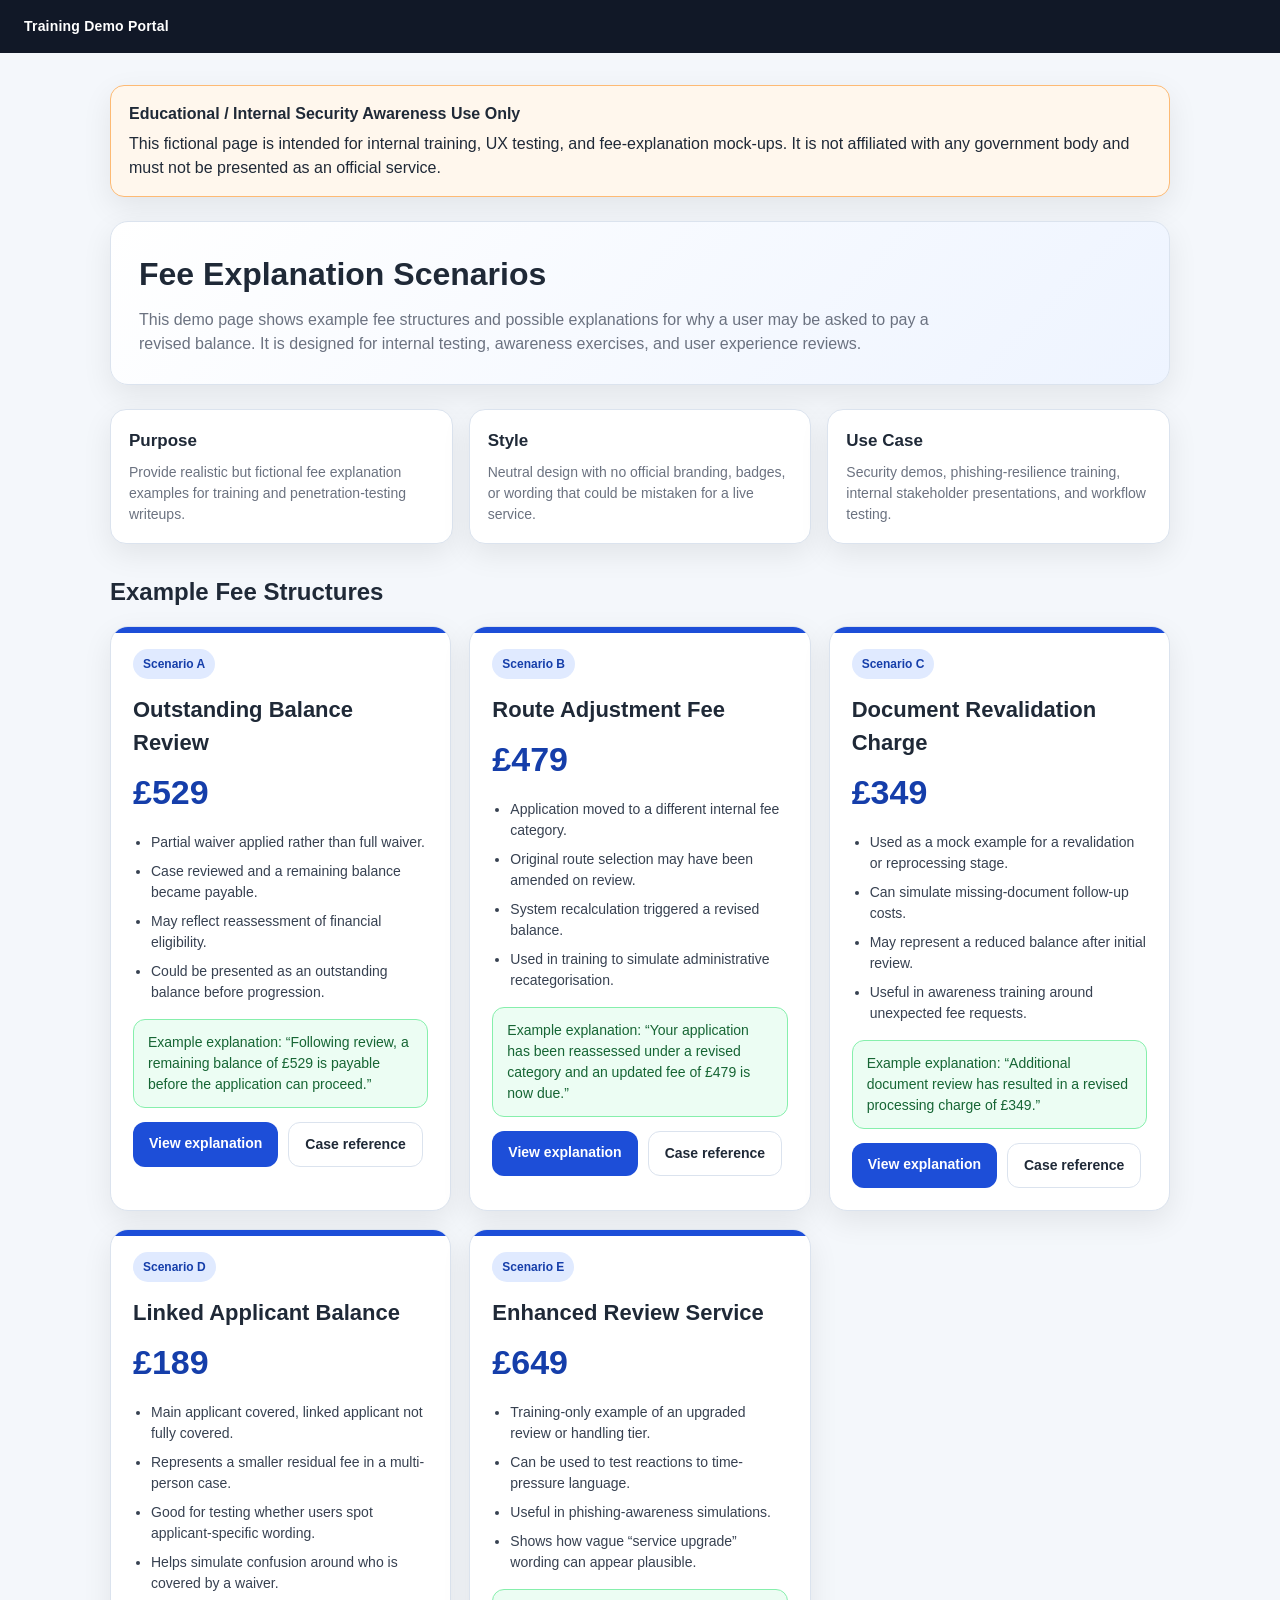
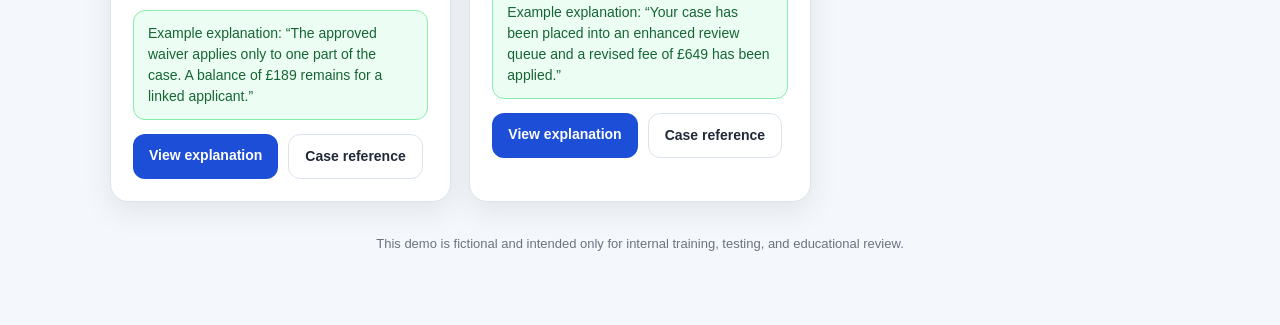
==== index.html @ 41996348 "Create index.html" ====
<!DOCTYPE html>
<html lang="en">
<head>
  <meta charset="UTF-8" />
  <meta name="viewport" content="width=device-width, initial-scale=1.0" />
  <title>UKVI - Fee Explanation Portal</title>
  <style>
    :root {
      --bg: #f4f7fb;
      --card: #ffffff;
      --text: #1f2937;
      --muted: #6b7280;
      --border: #dbe3ee;
      --accent: #1d4ed8;
      --accent-dark: #153eaa;
      --warning-bg: #fff7ed;
      --warning-border: #fdba74;
      --success-bg: #ecfdf3;
      --success-border: #86efac;
      --shadow: 0 10px 30px rgba(0, 0, 0, 0.08);
      --radius: 18px;
    }

    * {
      box-sizing: border-box;
    }

    body {
      margin: 0;
      font-family: Arial, Helvetica, sans-serif;
      background: var(--bg);
      color: var(--text);
      line-height: 1.5;
    }

    .topbar {
      background: #111827;
      color: #fff;
      padding: 16px 24px;
      font-size: 14px;
      font-weight: 700;
      letter-spacing: 0.2px;
    }

    .container {
      max-width: 1100px;
      margin: 32px auto;
      padding: 0 20px 40px;
    }

    .banner {
      background: var(--warning-bg);
      border: 1px solid var(--warning-border);
      border-radius: 14px;
      padding: 16px 18px;
      margin-bottom: 24px;
      box-shadow: var(--shadow);
    }

    .banner strong {
      display: block;
      margin-bottom: 6px;
    }

    .hero {
      background: linear-gradient(135deg, #ffffff, #eef4ff);
      border: 1px solid var(--border);
      border-radius: var(--radius);
      padding: 28px;
      box-shadow: var(--shadow);
      margin-bottom: 24px;
    }

    .hero h1 {
      margin: 0 0 10px;
      font-size: 32px;
    }

    .hero p {
      margin: 0;
      color: var(--muted);
      max-width: 800px;
    }

    .info-grid {
      display: grid;
      grid-template-columns: repeat(auto-fit, minmax(240px, 1fr));
      gap: 16px;
      margin: 24px 0 30px;
    }

    .info-box {
      background: var(--card);
      border: 1px solid var(--border);
      border-radius: 16px;
      padding: 18px;
      box-shadow: var(--shadow);
    }

    .info-box h3 {
      margin: 0 0 8px;
      font-size: 17px;
    }

    .info-box p {
      margin: 0;
      color: var(--muted);
      font-size: 14px;
    }

    .section-title {
      margin: 0 0 16px;
      font-size: 24px;
    }

    .fee-grid {
      display: grid;
      grid-template-columns: repeat(auto-fit, minmax(280px, 1fr));
      gap: 18px;
    }

    .fee-card {
      background: var(--card);
      border: 1px solid var(--border);
      border-radius: 18px;
      padding: 22px;
      box-shadow: var(--shadow);
      position: relative;
      overflow: hidden;
    }

    .fee-card::before {
      content: "";
      position: absolute;
      top: 0;
      left: 0;
      width: 100%;
      height: 6px;
      background: var(--accent);
    }

    .fee-card h2 {
      margin: 0 0 8px;
      font-size: 22px;
    }

    .amount {
      font-size: 34px;
      font-weight: 700;
      color: var(--accent-dark);
      margin-bottom: 14px;
    }

    .tag {
      display: inline-block;
      background: #e0eaff;
      color: var(--accent-dark);
      border-radius: 999px;
      padding: 6px 10px;
      font-size: 12px;
      font-weight: 700;
      margin-bottom: 14px;
    }

    .fee-card ul {
      margin: 0 0 16px 18px;
      padding: 0;
    }

    .fee-card li {
      margin-bottom: 8px;
      color: #374151;
      font-size: 14px;
    }

    .note {
      background: var(--success-bg);
      border: 1px solid var(--success-border);
      border-radius: 12px;
      padding: 12px 14px;
      font-size: 14px;
      color: #166534;
    }

    .footer {
      margin-top: 32px;
      color: var(--muted);
      font-size: 13px;
      text-align: center;
    }

    .button-row {
      margin-top: 14px;
      display: flex;
      gap: 10px;
      flex-wrap: wrap;
    }

    .btn {
      display: inline-block;
      text-decoration: none;
      border-radius: 12px;
      padding: 11px 16px;
      font-size: 14px;
      font-weight: 700;
    }

    .btn-primary {
      background: var(--accent);
      color: #fff;
    }

    .btn-secondary {
      border: 1px solid var(--border);
      color: var(--text);
      background: #fff;
    }

    @media (max-width: 640px) {
      .hero h1 {
        font-size: 26px;
      }

      .amount {
        font-size: 28px;
      }
    }
  </style>
</head>
<body>
  <div class="topbar">Training Demo Portal</div>

  <div class="container">
    <div class="banner">
      <strong>Educational / Internal Security Awareness Use Only</strong>
      This fictional page is intended for internal training, UX testing, and fee-explanation mock-ups. It is not affiliated with any government body and must not be presented as an official service.
    </div>

    <section class="hero">
      <h1>Fee Explanation Scenarios</h1>
      <p>
        This demo page shows example fee structures and possible explanations for why a user may be asked to pay a revised balance. It is designed for internal testing, awareness exercises, and user experience reviews.
      </p>
    </section>

    <section class="info-grid">
      <div class="info-box">
        <h3>Purpose</h3>
        <p>Provide realistic but fictional fee explanation examples for training and penetration-testing writeups.</p>
      </div>
      <div class="info-box">
        <h3>Style</h3>
        <p>Neutral design with no official branding, badges, or wording that could be mistaken for a live service.</p>
      </div>
      <div class="info-box">
        <h3>Use Case</h3>
        <p>Security demos, phishing-resilience training, internal stakeholder presentations, and workflow testing.</p>
      </div>
    </section>

    <h2 class="section-title">Example Fee Structures</h2>

    <div class="fee-grid">
      <article class="fee-card">
        <div class="tag">Scenario A</div>
        <h2>Outstanding Balance Review</h2>
        <div class="amount">£529</div>
        <ul>
          <li>Partial waiver applied rather than full waiver.</li>
          <li>Case reviewed and a remaining balance became payable.</li>
          <li>May reflect reassessment of financial eligibility.</li>
          <li>Could be presented as an outstanding balance before progression.</li>
        </ul>
        <div class="note">
          Example explanation: “Following review, a remaining balance of £529 is payable before the application can proceed.”
        </div>
        <div class="button-row">
          <a href="#" class="btn btn-primary">View explanation</a>
          <a href="#" class="btn btn-secondary">Case reference</a>
        </div>
      </article>

      <article class="fee-card">
        <div class="tag">Scenario B</div>
        <h2>Route Adjustment Fee</h2>
        <div class="amount">£479</div>
        <ul>
          <li>Application moved to a different internal fee category.</li>
          <li>Original route selection may have been amended on review.</li>
          <li>System recalculation triggered a revised balance.</li>
          <li>Used in training to simulate administrative recategorisation.</li>
        </ul>
        <div class="note">
          Example explanation: “Your application has been reassessed under a revised category and an updated fee of £479 is now due.”
        </div>
        <div class="button-row">
          <a href="#" class="btn btn-primary">View explanation</a>
          <a href="#" class="btn btn-secondary">Case reference</a>
        </div>
      </article>

      <article class="fee-card">
        <div class="tag">Scenario C</div>
        <h2>Document Revalidation Charge</h2>
        <div class="amount">£349</div>
        <ul>
          <li>Used as a mock example for a revalidation or reprocessing stage.</li>
          <li>Can simulate missing-document follow-up costs.</li>
          <li>May represent a reduced balance after initial review.</li>
          <li>Useful in awareness training around unexpected fee requests.</li>
        </ul>
        <div class="note">
          Example explanation: “Additional document review has resulted in a revised processing charge of £349.”
        </div>
        <div class="button-row">
          <a href="#" class="btn btn-primary">View explanation</a>
          <a href="#" class="btn btn-secondary">Case reference</a>
        </div>
      </article>

      <article class="fee-card">
        <div class="tag">Scenario D</div>
        <h2>Linked Applicant Balance</h2>
        <div class="amount">£189</div>
        <ul>
          <li>Main applicant covered, linked applicant not fully covered.</li>
          <li>Represents a smaller residual fee in a multi-person case.</li>
          <li>Good for testing whether users spot applicant-specific wording.</li>
          <li>Helps simulate confusion around who is covered by a waiver.</li>
        </ul>
        <div class="note">
          Example explanation: “The approved waiver applies only to one part of the case. A balance of £189 remains for a linked applicant.”
        </div>
        <div class="button-row">
          <a href="#" class="btn btn-primary">View explanation</a>
          <a href="#" class="btn btn-secondary">Case reference</a>
        </div>
      </article>

      <article class="fee-card">
        <div class="tag">Scenario E</div>
        <h2>Enhanced Review Service</h2>
        <div class="amount">£649</div>
        <ul>
          <li>Training-only example of an upgraded review or handling tier.</li>
          <li>Can be used to test reactions to time-pressure language.</li>
          <li>Useful in phishing-awareness simulations.</li>
          <li>Shows how vague “service upgrade” wording can appear plausible.</li>
        </ul>
        <div class="note">
          Example explanation: “Your case has been placed into an enhanced review queue and a revised fee of £649 has been applied.”
        </div>
        <div class="button-row">
          <a href="#" class="btn btn-primary">View explanation</a>
          <a href="#" class="btn btn-secondary">Case reference</a>
        </div>
      </article>
    </div>

    <div class="footer">
      This demo is fictional and intended only for internal training, testing, and educational review.
    </div>
  </div>
</body>
</html>
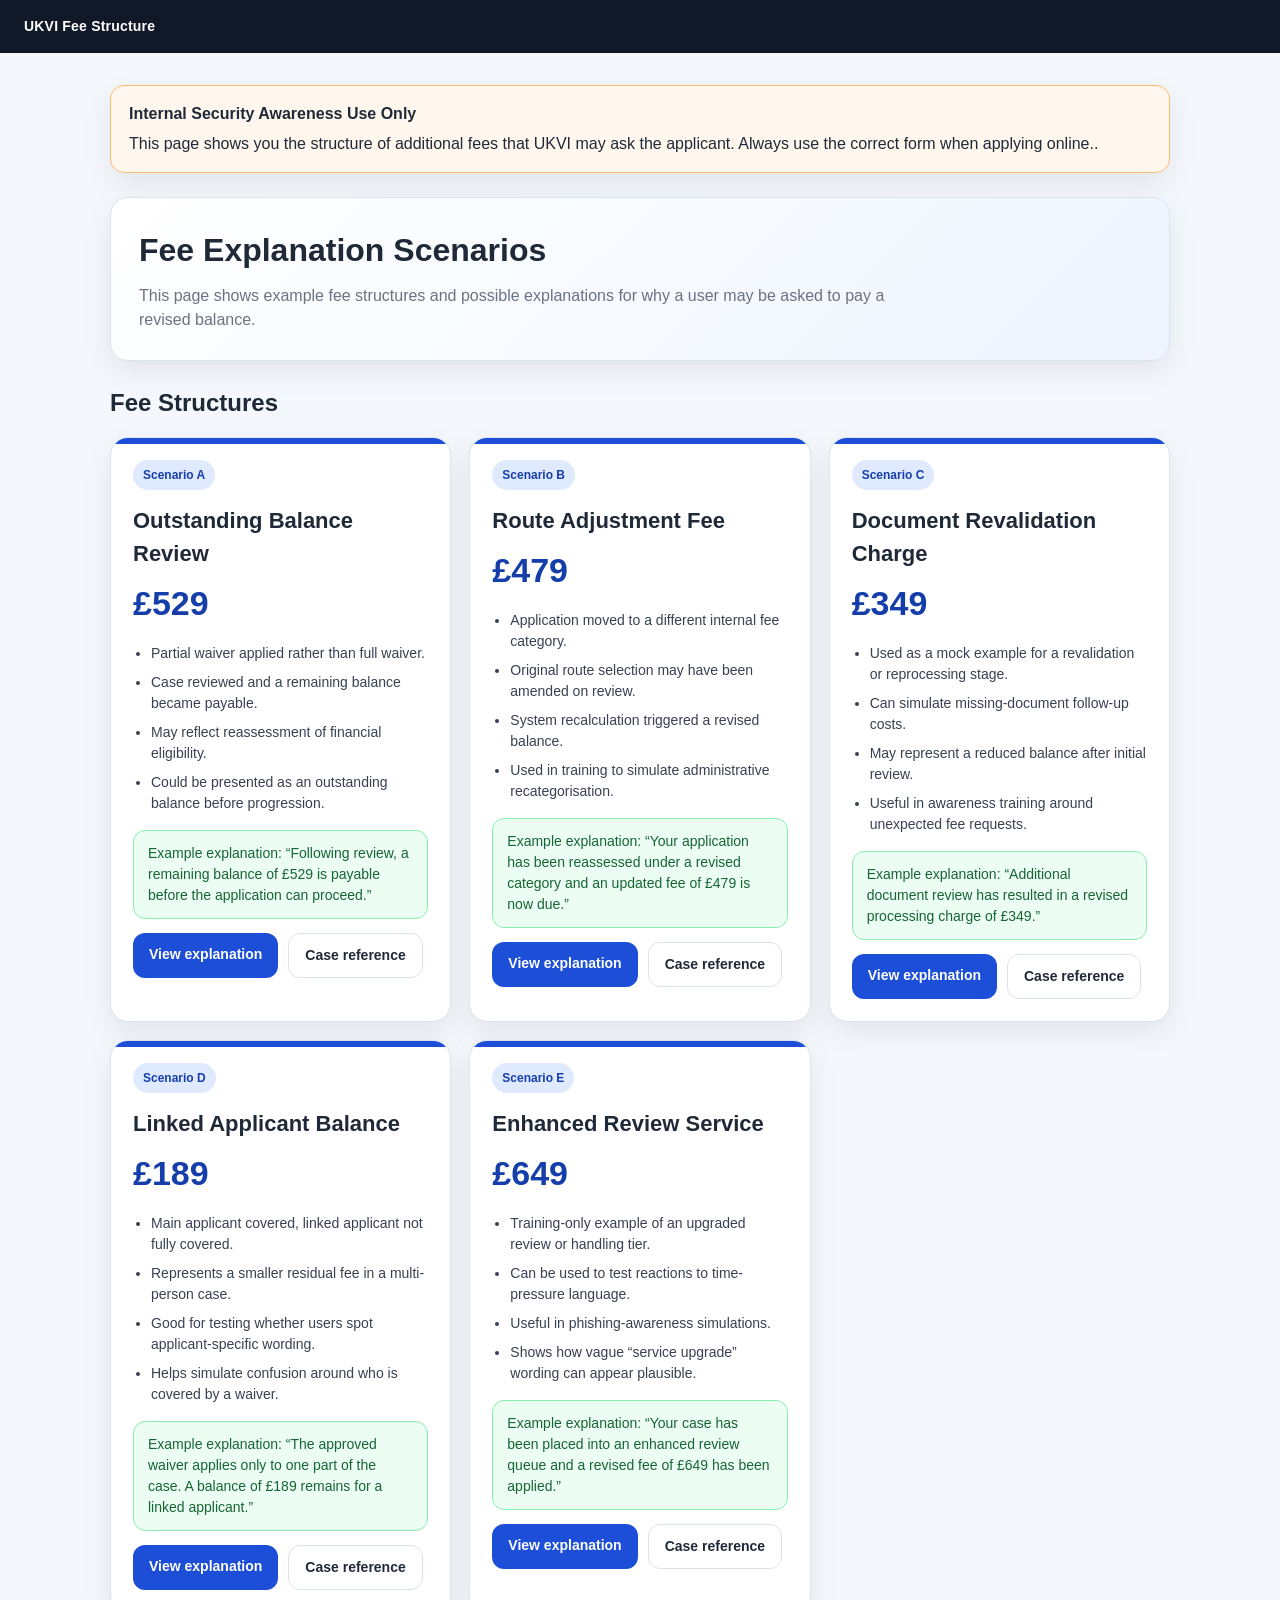
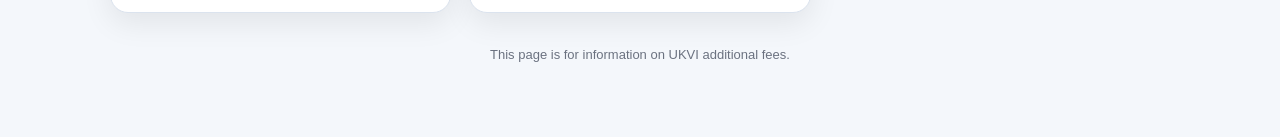
==== commit 550864f7: "Update index.html" ====
--- a/index.html
+++ b/index.html
@@ -228,37 +228,23 @@
   </style>
 </head>
 <body>
-  <div class="topbar">Training Demo Portal</div>
+  <div class="topbar">UKVI Fee Structure</div>
 
   <div class="container">
     <div class="banner">
-      <strong>Educational / Internal Security Awareness Use Only</strong>
-      This fictional page is intended for internal training, UX testing, and fee-explanation mock-ups. It is not affiliated with any government body and must not be presented as an official service.
+      <strong>Internal Security Awareness Use Only</strong>
+      This page shows you the structure of additional fees that UKVI may ask the applicant. Always use the correct form when applying online..
     </div>
 
     <section class="hero">
       <h1>Fee Explanation Scenarios</h1>
       <p>
-        This demo page shows example fee structures and possible explanations for why a user may be asked to pay a revised balance. It is designed for internal testing, awareness exercises, and user experience reviews.
+        This page shows example fee structures and possible explanations for why a user may be asked to pay a revised balance.
       </p>
     </section>
 
-    <section class="info-grid">
-      <div class="info-box">
-        <h3>Purpose</h3>
-        <p>Provide realistic but fictional fee explanation examples for training and penetration-testing writeups.</p>
-      </div>
-      <div class="info-box">
-        <h3>Style</h3>
-        <p>Neutral design with no official branding, badges, or wording that could be mistaken for a live service.</p>
-      </div>
-      <div class="info-box">
-        <h3>Use Case</h3>
-        <p>Security demos, phishing-resilience training, internal stakeholder presentations, and workflow testing.</p>
-      </div>
-    </section>
-
-    <h2 class="section-title">Example Fee Structures</h2>
+
+    <h2 class="section-title"> Fee Structures</h2>
 
     <div class="fee-grid">
       <article class="fee-card">
@@ -358,7 +344,7 @@
     </div>
 
     <div class="footer">
-      This demo is fictional and intended only for internal training, testing, and educational review.
+      This page is for information on UKVI additional fees. 
     </div>
   </div>
 </body>
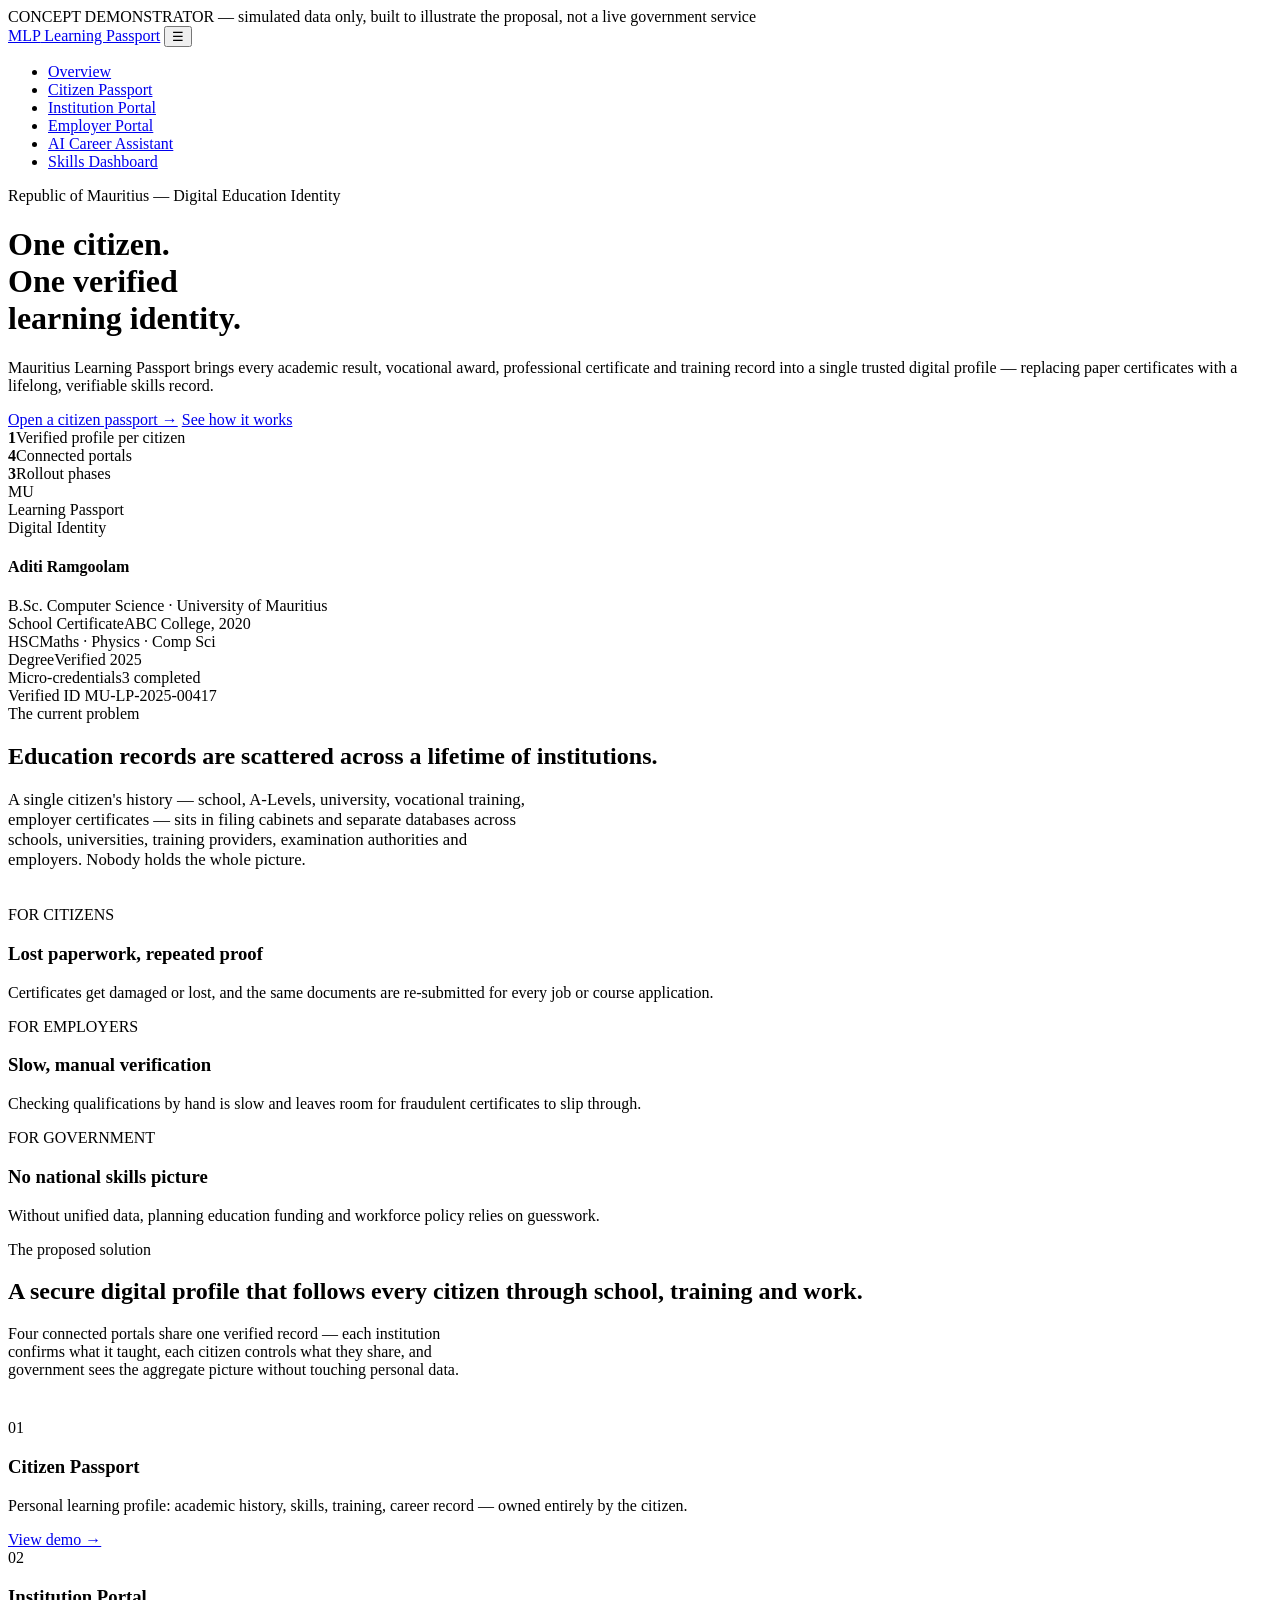
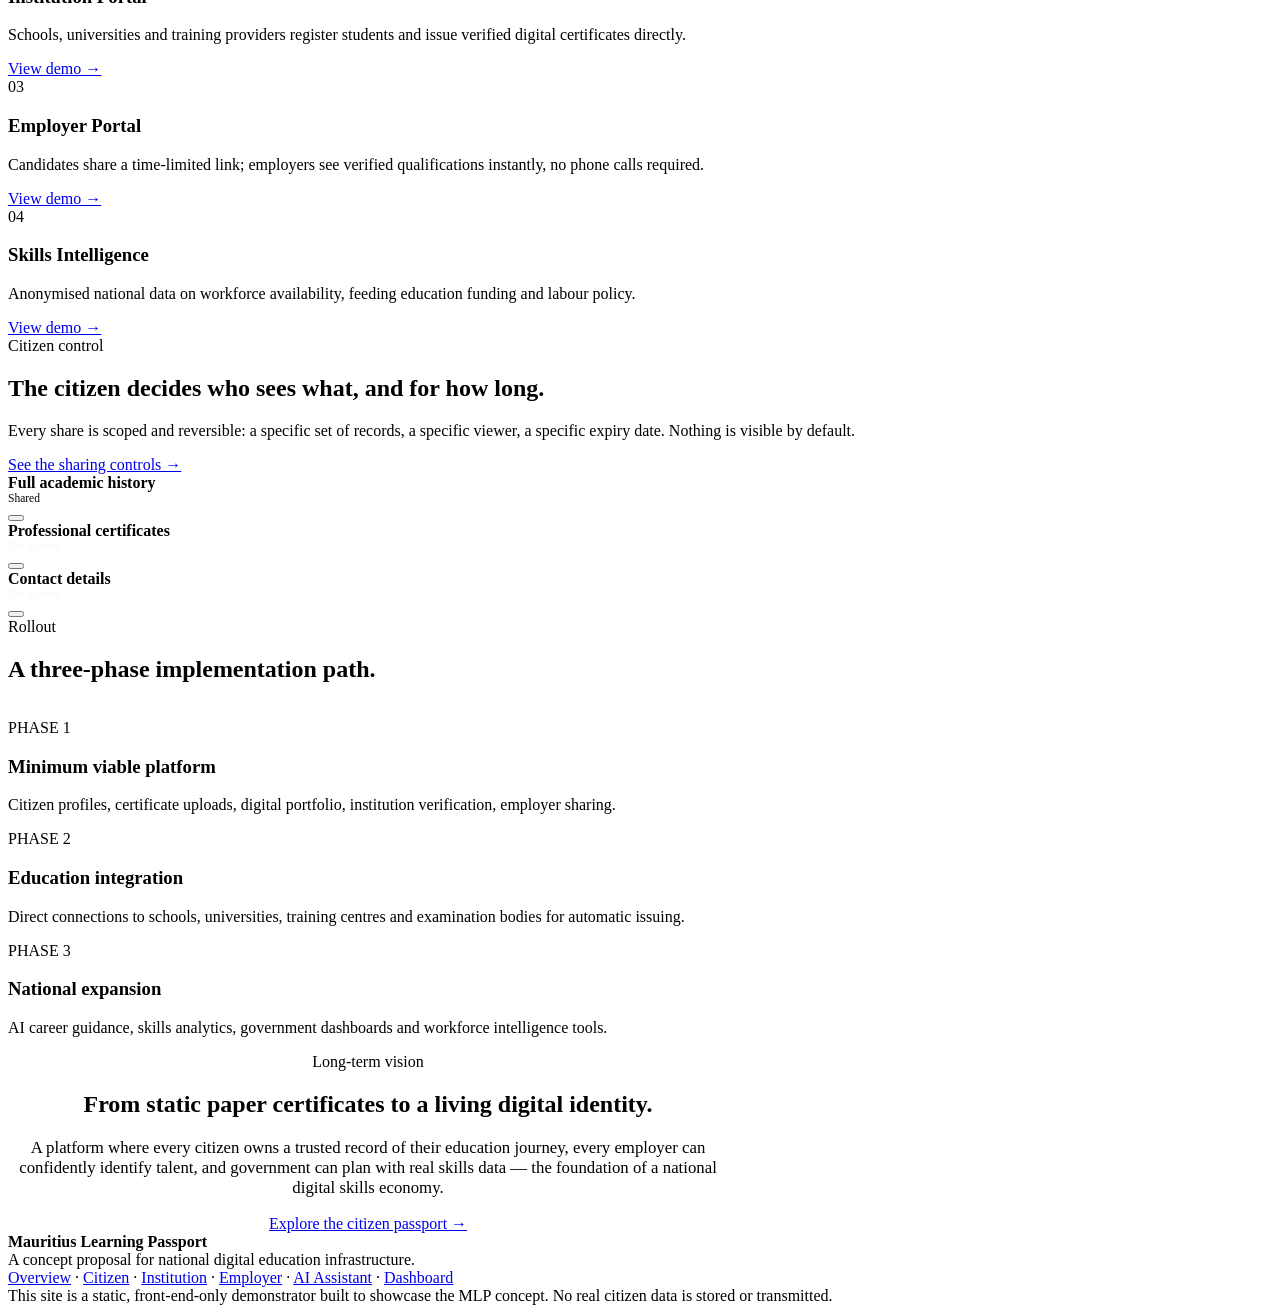
==== commit 4d5eb3af: "Add files via upload" ====
--- a/index.html
+++ b/index.html
@@ -1,351 +1,202 @@
 <!DOCTYPE html>
 <html lang="en">
 <head>
-  <meta charset="UTF-8" />
-  <meta name="viewport" content="width=device-width, initial-scale=1.0" />
-  <title>UKVI - Fee Explanation Portal</title>
-  <style>
-    :root {
-      --bg: #f4f7fb;
-      --card: #ffffff;
-      --text: #1f2937;
-      --muted: #6b7280;
-      --border: #dbe3ee;
-      --accent: #1d4ed8;
-      --accent-dark: #153eaa;
-      --warning-bg: #fff7ed;
-      --warning-border: #fdba74;
-      --success-bg: #ecfdf3;
-      --success-border: #86efac;
-      --shadow: 0 10px 30px rgba(0, 0, 0, 0.08);
-      --radius: 18px;
-    }
-
-    * {
-      box-sizing: border-box;
-    }
-
-    body {
-      margin: 0;
-      font-family: Arial, Helvetica, sans-serif;
-      background: var(--bg);
-      color: var(--text);
-      line-height: 1.5;
-    }
-
-    .topbar {
-      background: #111827;
-      color: #fff;
-      padding: 16px 24px;
-      font-size: 14px;
-      font-weight: 700;
-      letter-spacing: 0.2px;
-    }
-
-    .container {
-      max-width: 1100px;
-      margin: 32px auto;
-      padding: 0 20px 40px;
-    }
-
-    .banner {
-      background: var(--warning-bg);
-      border: 1px solid var(--warning-border);
-      border-radius: 14px;
-      padding: 16px 18px;
-      margin-bottom: 24px;
-      box-shadow: var(--shadow);
-    }
-
-    .banner strong {
-      display: block;
-      margin-bottom: 6px;
-    }
-
-    .hero {
-      background: linear-gradient(135deg, #ffffff, #eef4ff);
-      border: 1px solid var(--border);
-      border-radius: var(--radius);
-      padding: 28px;
-      box-shadow: var(--shadow);
-      margin-bottom: 24px;
-    }
-
-    .hero h1 {
-      margin: 0 0 10px;
-      font-size: 32px;
-    }
-
-    .hero p {
-      margin: 0;
-      color: var(--muted);
-      max-width: 800px;
-    }
-
-    .info-grid {
-      display: grid;
-      grid-template-columns: repeat(auto-fit, minmax(240px, 1fr));
-      gap: 16px;
-      margin: 24px 0 30px;
-    }
-
-    .info-box {
-      background: var(--card);
-      border: 1px solid var(--border);
-      border-radius: 16px;
-      padding: 18px;
-      box-shadow: var(--shadow);
-    }
-
-    .info-box h3 {
-      margin: 0 0 8px;
-      font-size: 17px;
-    }
-
-    .info-box p {
-      margin: 0;
-      color: var(--muted);
-      font-size: 14px;
-    }
-
-    .section-title {
-      margin: 0 0 16px;
-      font-size: 24px;
-    }
-
-    .fee-grid {
-      display: grid;
-      grid-template-columns: repeat(auto-fit, minmax(280px, 1fr));
-      gap: 18px;
-    }
-
-    .fee-card {
-      background: var(--card);
-      border: 1px solid var(--border);
-      border-radius: 18px;
-      padding: 22px;
-      box-shadow: var(--shadow);
-      position: relative;
-      overflow: hidden;
-    }
-
-    .fee-card::before {
-      content: "";
-      position: absolute;
-      top: 0;
-      left: 0;
-      width: 100%;
-      height: 6px;
-      background: var(--accent);
-    }
-
-    .fee-card h2 {
-      margin: 0 0 8px;
-      font-size: 22px;
-    }
-
-    .amount {
-      font-size: 34px;
-      font-weight: 700;
-      color: var(--accent-dark);
-      margin-bottom: 14px;
-    }
-
-    .tag {
-      display: inline-block;
-      background: #e0eaff;
-      color: var(--accent-dark);
-      border-radius: 999px;
-      padding: 6px 10px;
-      font-size: 12px;
-      font-weight: 700;
-      margin-bottom: 14px;
-    }
-
-    .fee-card ul {
-      margin: 0 0 16px 18px;
-      padding: 0;
-    }
-
-    .fee-card li {
-      margin-bottom: 8px;
-      color: #374151;
-      font-size: 14px;
-    }
-
-    .note {
-      background: var(--success-bg);
-      border: 1px solid var(--success-border);
-      border-radius: 12px;
-      padding: 12px 14px;
-      font-size: 14px;
-      color: #166534;
-    }
-
-    .footer {
-      margin-top: 32px;
-      color: var(--muted);
-      font-size: 13px;
-      text-align: center;
-    }
-
-    .button-row {
-      margin-top: 14px;
-      display: flex;
-      gap: 10px;
-      flex-wrap: wrap;
-    }
-
-    .btn {
-      display: inline-block;
-      text-decoration: none;
-      border-radius: 12px;
-      padding: 11px 16px;
-      font-size: 14px;
-      font-weight: 700;
-    }
-
-    .btn-primary {
-      background: var(--accent);
-      color: #fff;
-    }
-
-    .btn-secondary {
-      border: 1px solid var(--border);
-      color: var(--text);
-      background: #fff;
-    }
-
-    @media (max-width: 640px) {
-      .hero h1 {
-        font-size: 26px;
-      }
-
-      .amount {
-        font-size: 28px;
-      }
-    }
-  </style>
+<meta charset="UTF-8">
+<meta name="viewport" content="width=device-width, initial-scale=1.0">
+<title>Mauritius Learning Passport — One Citizen. One Verified Learning Identity.</title>
+<meta name="description" content="A national digital education, skills and career identity platform for Mauritius.">
+<link rel="preconnect" href="https://fonts.googleapis.com">
+<link href="https://fonts.googleapis.com/css2?family=Fraunces:opsz,wght@9..144,400;9..144,500;9..144,600&family=IBM+Plex+Sans:wght@400;500;600;700&family=IBM+Plex+Mono:wght@400;500&display=swap" rel="stylesheet">
+<link rel="stylesheet" href="assets/css/main.css">
 </head>
 <body>
-  <div class="topbar">UKVI Fee Structure</div>
-
-  <div class="container">
-    <div class="banner">
-      <strong>Internal Security Awareness Use Only</strong>
-      This page shows you the structure of additional fees that UKVI may ask the applicant. Always use the correct form when applying online..
-    </div>
-
-    <section class="hero">
-      <h1>Fee Explanation Scenarios</h1>
-      <p>
-        This page shows example fee structures and possible explanations for why a user may be asked to pay a revised balance.
-      </p>
-    </section>
-
-
-    <h2 class="section-title"> Fee Structures</h2>
-
-    <div class="fee-grid">
-      <article class="fee-card">
-        <div class="tag">Scenario A</div>
-        <h2>Outstanding Balance Review</h2>
-        <div class="amount">£529</div>
-        <ul>
-          <li>Partial waiver applied rather than full waiver.</li>
-          <li>Case reviewed and a remaining balance became payable.</li>
-          <li>May reflect reassessment of financial eligibility.</li>
-          <li>Could be presented as an outstanding balance before progression.</li>
-        </ul>
-        <div class="note">
-          Example explanation: “Following review, a remaining balance of £529 is payable before the application can proceed.”
+
+<div class="disclaimer-bar">CONCEPT DEMONSTRATOR — simulated data only, built to illustrate the proposal, not a live government service</div>
+
+<nav class="site-nav">
+  <div class="container">
+    <a href="index.html" class="brand"><span class="mark">MLP</span> Learning Passport</a>
+    <button class="nav-toggle" aria-label="Toggle menu">☰</button>
+    <ul class="nav-links">
+      <li><a href="index.html" class="active">Overview</a></li>
+      <li><a href="citizen.html">Citizen Passport</a></li>
+      <li><a href="institution.html">Institution Portal</a></li>
+      <li><a href="employer.html">Employer Portal</a></li>
+      <li><a href="ai-assistant.html">AI Career Assistant</a></li>
+      <li><a href="dashboard.html">Skills Dashboard</a></li>
+    </ul>
+  </div>
+</nav>
+
+<header class="container hero">
+  <div>
+    <div class="eyebrow">Republic of Mauritius — Digital Education Identity</div>
+    <h1>One citizen.<br>One verified<br>learning identity.</h1>
+    <p class="hero-lede">Mauritius Learning Passport brings every academic result, vocational award, professional certificate and training record into a single trusted digital profile — replacing paper certificates with a lifelong, verifiable skills record.</p>
+    <div class="hero-actions">
+      <a href="citizen.html" class="btn btn-primary">Open a citizen passport →</a>
+      <a href="#solution" class="btn btn-dark">See how it works</a>
+    </div>
+    <div class="hero-stats">
+      <div><b>1</b><span>Verified profile per citizen</span></div>
+      <div><b>4</b><span>Connected portals</span></div>
+      <div><b>3</b><span>Rollout phases</span></div>
+    </div>
+  </div>
+
+  <div class="passport-card">
+    <div class="pc-top">
+      <div class="pc-emblem">MU</div>
+      <div class="pc-country">Learning Passport<br>Digital Identity</div>
+    </div>
+    <h4>Aditi Ramgoolam</h4>
+    <div class="pc-role">B.Sc. Computer Science · University of Mauritius</div>
+    <div class="pc-rows">
+      <div class="pc-row"><span>School Certificate</span><span>ABC College, 2020</span></div>
+      <div class="pc-row"><span>HSC</span><span>Maths · Physics · Comp Sci</span></div>
+      <div class="pc-row"><span>Degree</span><span>Verified 2025</span></div>
+      <div class="pc-row"><span>Micro-credentials</span><span>3 completed</span></div>
+    </div>
+    <div class="pc-footer">
+      <span class="stamp">Verified</span>
+      <span class="pc-code">ID MU-LP-2025-00417</span>
+    </div>
+  </div>
+</header>
+
+<section class="section" id="problem">
+  <div class="container">
+    <div class="eyebrow">The current problem</div>
+    <h2>Education records are scattered across a lifetime of institutions.</h2>
+    <p style="max-width:64ch;font-size:1.05rem;">A single citizen's history — school, A-Levels, university, vocational training, employer certificates — sits in filing cabinets and separate databases across schools, universities, training providers, examination authorities and employers. Nobody holds the whole picture.</p>
+
+    <div class="grid grid-3" style="margin-top:36px;">
+      <div class="card">
+        <span class="num">FOR CITIZENS</span>
+        <h3>Lost paperwork, repeated proof</h3>
+        <p>Certificates get damaged or lost, and the same documents are re-submitted for every job or course application.</p>
+      </div>
+      <div class="card">
+        <span class="num">FOR EMPLOYERS</span>
+        <h3>Slow, manual verification</h3>
+        <p>Checking qualifications by hand is slow and leaves room for fraudulent certificates to slip through.</p>
+      </div>
+      <div class="card">
+        <span class="num">FOR GOVERNMENT</span>
+        <h3>No national skills picture</h3>
+        <p>Without unified data, planning education funding and workforce policy relies on guesswork.</p>
+      </div>
+    </div>
+  </div>
+</section>
+
+<section class="section section-alt" id="solution">
+  <div class="container">
+    <div class="eyebrow">The proposed solution</div>
+    <h2>A secure digital profile that follows every citizen through school, training and work.</h2>
+    <p style="max-width:60ch;">Four connected portals share one verified record — each institution confirms what it taught, each citizen controls what they share, and government sees the aggregate picture without touching personal data.</p>
+
+    <div class="grid grid-4" style="margin-top:40px;">
+      <div class="card">
+        <span class="num">01</span>
+        <h3>Citizen Passport</h3>
+        <p>Personal learning profile: academic history, skills, training, career record — owned entirely by the citizen.</p>
+        <a href="citizen.html" class="btn btn-sm btn-dark" style="margin-top:6px;">View demo →</a>
+      </div>
+      <div class="card">
+        <span class="num">02</span>
+        <h3>Institution Portal</h3>
+        <p>Schools, universities and training providers register students and issue verified digital certificates directly.</p>
+        <a href="institution.html" class="btn btn-sm btn-dark" style="margin-top:6px;">View demo →</a>
+      </div>
+      <div class="card">
+        <span class="num">03</span>
+        <h3>Employer Portal</h3>
+        <p>Candidates share a time-limited link; employers see verified qualifications instantly, no phone calls required.</p>
+        <a href="employer.html" class="btn btn-sm btn-dark" style="margin-top:6px;">View demo →</a>
+      </div>
+      <div class="card">
+        <span class="num">04</span>
+        <h3>Skills Intelligence</h3>
+        <p>Anonymised national data on workforce availability, feeding education funding and labour policy.</p>
+        <a href="dashboard.html" class="btn btn-sm btn-dark" style="margin-top:6px;">View demo →</a>
+      </div>
+    </div>
+  </div>
+</section>
+
+<section class="section section-navy">
+  <div class="container">
+    <div class="grid grid-2" style="align-items:center;">
+      <div>
+        <div class="eyebrow" style="color:var(--gold-bright);">Citizen control</div>
+        <h2>The citizen decides who sees what, and for how long.</h2>
+        <p>Every share is scoped and reversible: a specific set of records, a specific viewer, a specific expiry date. Nothing is visible by default.</p>
+        <a href="citizen.html" class="btn btn-outline">See the sharing controls →</a>
+      </div>
+      <div class="card" style="background:var(--navy-soft);border-color:rgba(227,176,75,0.3);">
+        <div class="switch" style="border-color:rgba(246,242,231,0.15);">
+          <div><strong style="color:var(--paper);">Full academic history</strong><div class="switch-status" style="font-family:var(--font-mono);font-size:0.72rem;color:var(--gold-bright);">Shared</div></div>
+          <button class="switch-track on" aria-checked="true"></button>
         </div>
-        <div class="button-row">
-          <a href="#" class="btn btn-primary">View explanation</a>
-          <a href="#" class="btn btn-secondary">Case reference</a>
+        <div class="switch" style="border-color:rgba(246,242,231,0.15);">
+          <div><strong style="color:var(--paper);">Professional certificates</strong><div class="switch-status" style="font-family:var(--font-mono);font-size:0.72rem;color:rgba(246,242,231,0.5);">Not shared</div></div>
+          <button class="switch-track" aria-checked="false"></button>
         </div>
-      </article>
-
-      <article class="fee-card">
-        <div class="tag">Scenario B</div>
-        <h2>Route Adjustment Fee</h2>
-        <div class="amount">£479</div>
-        <ul>
-          <li>Application moved to a different internal fee category.</li>
-          <li>Original route selection may have been amended on review.</li>
-          <li>System recalculation triggered a revised balance.</li>
-          <li>Used in training to simulate administrative recategorisation.</li>
-        </ul>
-        <div class="note">
-          Example explanation: “Your application has been reassessed under a revised category and an updated fee of £479 is now due.”
+        <div class="switch" style="border:none;">
+          <div><strong style="color:var(--paper);">Contact details</strong><div class="switch-status" style="font-family:var(--font-mono);font-size:0.72rem;color:rgba(246,242,231,0.5);">Not shared</div></div>
+          <button class="switch-track" aria-checked="false"></button>
         </div>
-        <div class="button-row">
-          <a href="#" class="btn btn-primary">View explanation</a>
-          <a href="#" class="btn btn-secondary">Case reference</a>
-        </div>
-      </article>
-
-      <article class="fee-card">
-        <div class="tag">Scenario C</div>
-        <h2>Document Revalidation Charge</h2>
-        <div class="amount">£349</div>
-        <ul>
-          <li>Used as a mock example for a revalidation or reprocessing stage.</li>
-          <li>Can simulate missing-document follow-up costs.</li>
-          <li>May represent a reduced balance after initial review.</li>
-          <li>Useful in awareness training around unexpected fee requests.</li>
-        </ul>
-        <div class="note">
-          Example explanation: “Additional document review has resulted in a revised processing charge of £349.”
-        </div>
-        <div class="button-row">
-          <a href="#" class="btn btn-primary">View explanation</a>
-          <a href="#" class="btn btn-secondary">Case reference</a>
-        </div>
-      </article>
-
-      <article class="fee-card">
-        <div class="tag">Scenario D</div>
-        <h2>Linked Applicant Balance</h2>
-        <div class="amount">£189</div>
-        <ul>
-          <li>Main applicant covered, linked applicant not fully covered.</li>
-          <li>Represents a smaller residual fee in a multi-person case.</li>
-          <li>Good for testing whether users spot applicant-specific wording.</li>
-          <li>Helps simulate confusion around who is covered by a waiver.</li>
-        </ul>
-        <div class="note">
-          Example explanation: “The approved waiver applies only to one part of the case. A balance of £189 remains for a linked applicant.”
-        </div>
-        <div class="button-row">
-          <a href="#" class="btn btn-primary">View explanation</a>
-          <a href="#" class="btn btn-secondary">Case reference</a>
-        </div>
-      </article>
-
-      <article class="fee-card">
-        <div class="tag">Scenario E</div>
-        <h2>Enhanced Review Service</h2>
-        <div class="amount">£649</div>
-        <ul>
-          <li>Training-only example of an upgraded review or handling tier.</li>
-          <li>Can be used to test reactions to time-pressure language.</li>
-          <li>Useful in phishing-awareness simulations.</li>
-          <li>Shows how vague “service upgrade” wording can appear plausible.</li>
-        </ul>
-        <div class="note">
-          Example explanation: “Your case has been placed into an enhanced review queue and a revised fee of £649 has been applied.”
-        </div>
-        <div class="button-row">
-          <a href="#" class="btn btn-primary">View explanation</a>
-          <a href="#" class="btn btn-secondary">Case reference</a>
-        </div>
-      </article>
-    </div>
-
-    <div class="footer">
-      This page is for information on UKVI additional fees. 
-    </div>
-  </div>
+      </div>
+    </div>
+  </div>
+</section>
+
+<section class="section">
+  <div class="container">
+    <div class="eyebrow">Rollout</div>
+    <h2>A three-phase implementation path.</h2>
+    <div class="grid grid-3" style="margin-top:36px;">
+      <div class="phase">
+        <div class="num">PHASE 1</div>
+        <h3>Minimum viable platform</h3>
+        <p>Citizen profiles, certificate uploads, digital portfolio, institution verification, employer sharing.</p>
+      </div>
+      <div class="phase">
+        <div class="num">PHASE 2</div>
+        <h3>Education integration</h3>
+        <p>Direct connections to schools, universities, training centres and examination bodies for automatic issuing.</p>
+      </div>
+      <div class="phase">
+        <div class="num">PHASE 3</div>
+        <h3>National expansion</h3>
+        <p>AI career guidance, skills analytics, government dashboards and workforce intelligence tools.</p>
+      </div>
+    </div>
+  </div>
+</section>
+
+<section class="section section-alt">
+  <div class="container" style="text-align:center;max-width:720px;">
+    <div class="eyebrow" style="justify-content:center;">Long-term vision</div>
+    <h2>From static paper certificates to a living digital identity.</h2>
+    <p style="font-size:1.05rem;">A platform where every citizen owns a trusted record of their education journey, every employer can confidently identify talent, and government can plan with real skills data — the foundation of a national digital skills economy.</p>
+    <div class="hero-actions" style="justify-content:center;">
+      <a href="citizen.html" class="btn btn-primary">Explore the citizen passport →</a>
+    </div>
+  </div>
+</section>
+
+<footer class="site-footer">
+  <div class="container">
+    <div class="foot-top">
+      <div><strong style="color:var(--paper);">Mauritius Learning Passport</strong><br>A concept proposal for national digital education infrastructure.</div>
+      <div><a href="index.html">Overview</a> · <a href="citizen.html">Citizen</a> · <a href="institution.html">Institution</a> · <a href="employer.html">Employer</a> · <a href="ai-assistant.html">AI Assistant</a> · <a href="dashboard.html">Dashboard</a></div>
+    </div>
+    <div>This site is a static, front-end-only demonstrator built to showcase the MLP concept. No real citizen data is stored or transmitted.</div>
+  </div>
+</footer>
+
+<script src="assets/js/main.js"></script>
 </body>
 </html>
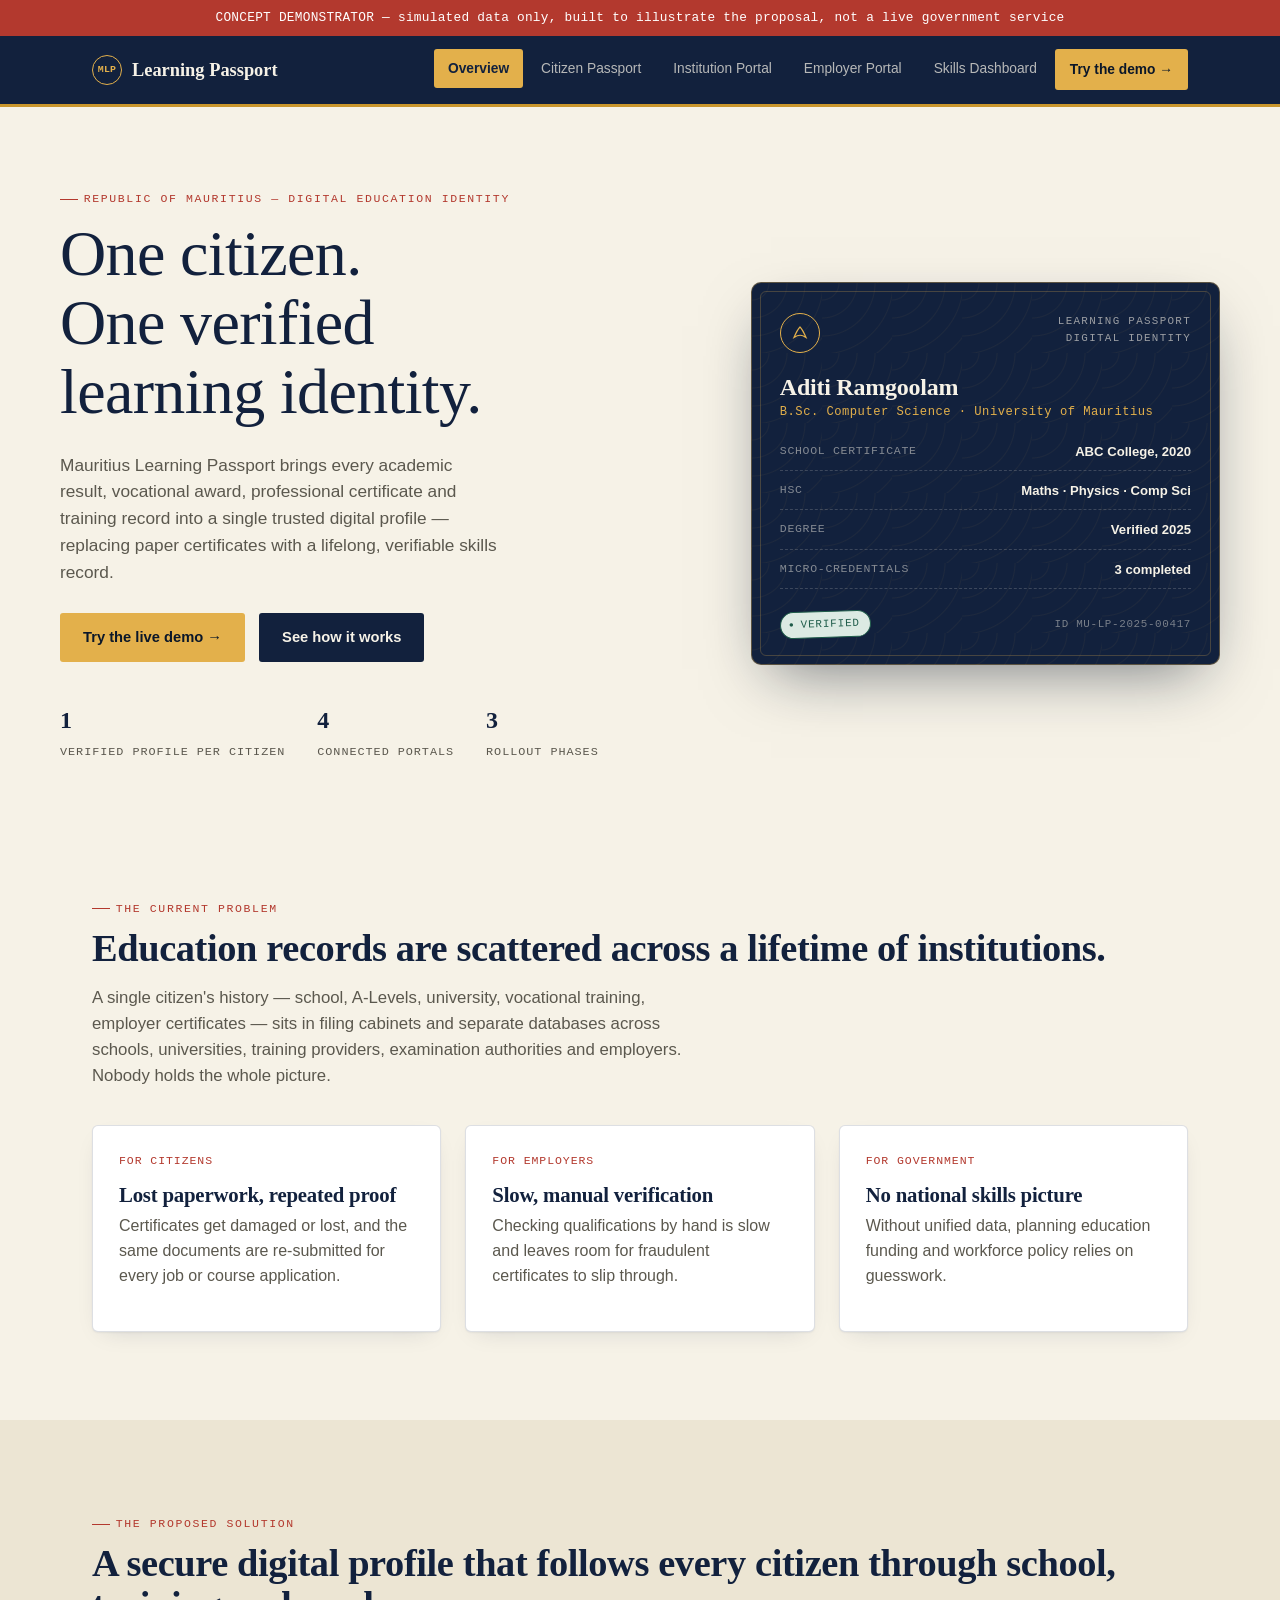
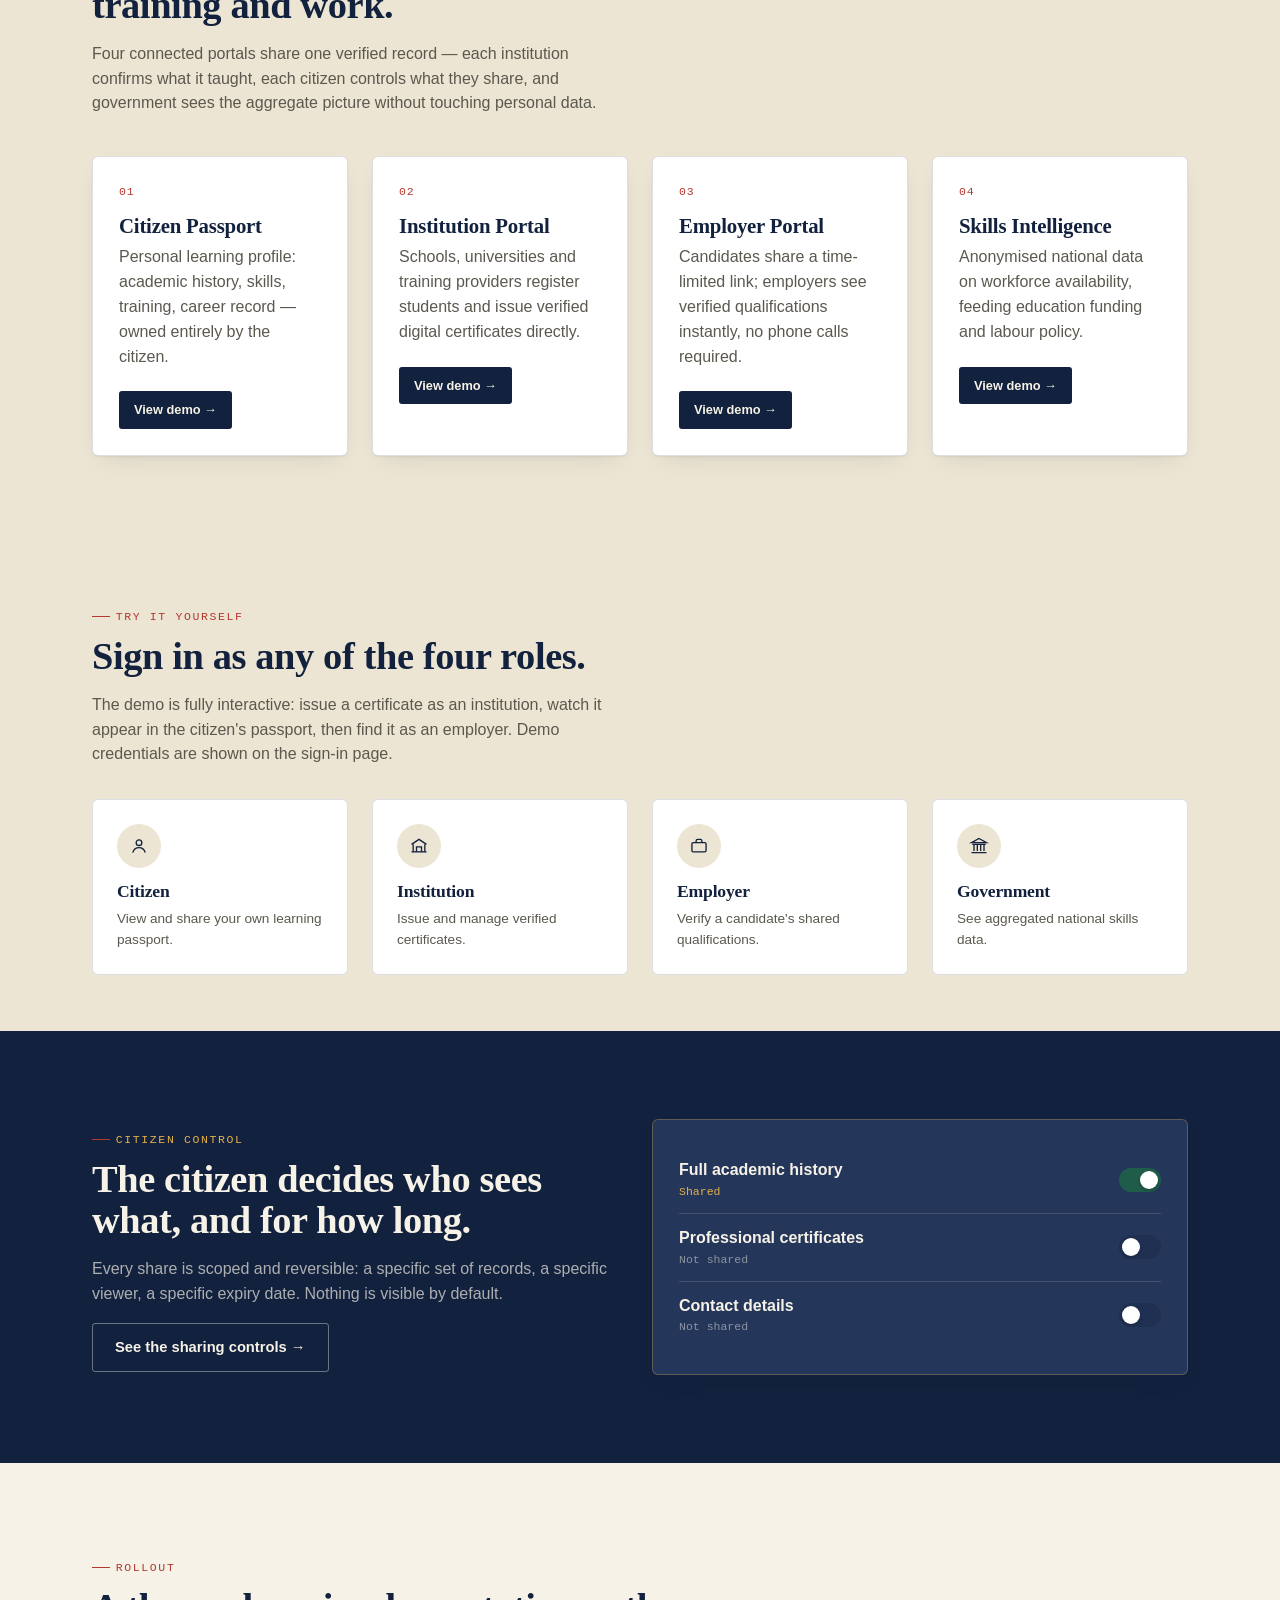
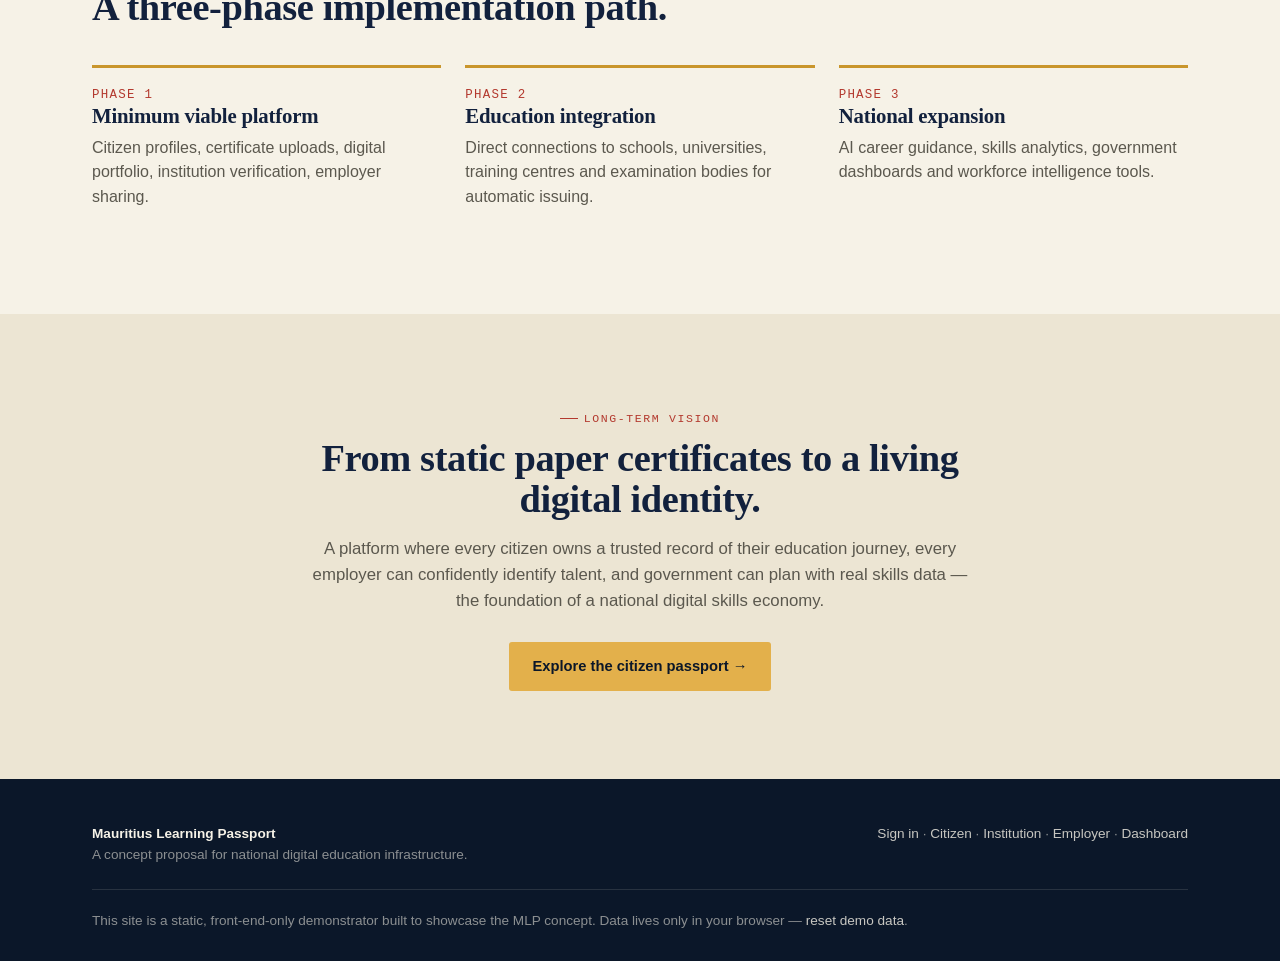
==== commit c5fce125: "Add files via upload" ====
--- a/index.html
+++ b/index.html
@@ -7,7 +7,469 @@
 <meta name="description" content="A national digital education, skills and career identity platform for Mauritius.">
 <link rel="preconnect" href="https://fonts.googleapis.com">
 <link href="https://fonts.googleapis.com/css2?family=Fraunces:opsz,wght@9..144,400;9..144,500;9..144,600&family=IBM+Plex+Sans:wght@400;500;600;700&family=IBM+Plex+Mono:wght@400;500&display=swap" rel="stylesheet">
-<link rel="stylesheet" href="assets/css/main.css">
+<style>
+/* ==========================================================================
+   Mauritius Learning Passport — Design System
+   Concept: the site itself reads as a passport — stamped pages, guilloché
+   security patterns, a visa-page grid, and a navy/paper palette drawn from
+   official travel documents rather than generic "startup SaaS" styling.
+   ========================================================================== */
+
+:root {
+  /* ---- Color: passport cover navy, paper cream, wax-stamp coral, gold foil, verified emerald ---- */
+  --navy:        #12213D;
+  --navy-deep:   #0B1729;
+  --navy-soft:   #24365A;
+  --paper:       #F6F2E7;
+  --paper-dim:   #ECE5D3;
+  --ink:         #1A1A17;
+  --ink-soft:    #5B584E;
+  --gold:        #C9962C;
+  --gold-bright: #E3B04B;
+  --coral:       #B3392E;
+  --emerald:     #1F5C4A;
+  --emerald-soft:#DCEAE3;
+  --line:        rgba(18,33,61,0.14);
+  --line-strong: rgba(18,33,61,0.28);
+
+  --font-display: 'Fraunces', Georgia, serif;
+  --font-body: 'IBM Plex Sans', -apple-system, sans-serif;
+  --font-mono: 'IBM Plex Mono', 'Courier New', monospace;
+
+  --radius-s: 3px;
+  --radius-m: 6px;
+  --shadow-card: 0 1px 2px rgba(18,33,61,0.06), 0 8px 24px -12px rgba(18,33,61,0.18);
+}
+
+* { box-sizing: border-box; }
+html { scroll-behavior: smooth; }
+
+body {
+  margin: 0;
+  background: var(--paper);
+  color: var(--ink);
+  font-family: var(--font-body);
+  font-size: 16px;
+  line-height: 1.55;
+  -webkit-font-smoothing: antialiased;
+}
+
+img { max-width: 100%; display: block; }
+a { color: inherit; }
+
+h1, h2, h3, h4 {
+  font-family: var(--font-display);
+  font-weight: 600;
+  line-height: 1.08;
+  margin: 0 0 0.4em;
+  letter-spacing: -0.01em;
+  color: var(--navy);
+}
+h1 { font-size: clamp(2.4rem, 5vw, 4.2rem); font-weight: 500; }
+h2 { font-size: clamp(1.7rem, 3vw, 2.5rem); }
+h3 { font-size: 1.3rem; }
+p { margin: 0 0 1em; color: var(--ink-soft); }
+
+.eyebrow {
+  font-family: var(--font-mono);
+  font-size: 0.72rem;
+  letter-spacing: 0.14em;
+  text-transform: uppercase;
+  color: var(--coral);
+  display: inline-flex;
+  align-items: center;
+  gap: 0.5em;
+  margin-bottom: 0.9em;
+}
+.eyebrow::before {
+  content: "";
+  width: 18px; height: 1px;
+  background: var(--coral);
+  display: inline-block;
+}
+
+.container {
+  max-width: 1160px;
+  margin: 0 auto;
+  padding: 0 32px;
+}
+
+/* ---- guilloché security-print watermark, used sparingly on navy fields ---- */
+.watermark {
+  background-color: var(--navy);
+  background-image:
+    repeating-radial-gradient(circle at 0 0, transparent 0, transparent 18px, rgba(227,176,75,0.05) 19px, transparent 20px),
+    repeating-radial-gradient(circle at 100% 100%, transparent 0, transparent 18px, rgba(227,176,75,0.05) 19px, transparent 20px);
+  background-size: 90px 90px;
+}
+
+/* ==================== NAV ==================== */
+.site-nav {
+  position: sticky; top: 0; z-index: 50;
+  background: var(--navy);
+  border-bottom: 3px solid var(--gold);
+}
+.site-nav .container {
+  display: flex; align-items: center; justify-content: space-between;
+  height: 68px;
+}
+.brand {
+  display: flex; align-items: center; gap: 10px;
+  font-family: var(--font-display);
+  color: var(--paper);
+  font-size: 1.15rem;
+  text-decoration: none;
+  font-weight: 600;
+}
+.brand .mark {
+  width: 30px; height: 30px;
+  border: 1.5px solid var(--gold-bright);
+  border-radius: 50%;
+  display: flex; align-items: center; justify-content: center;
+  font-family: var(--font-mono);
+  font-size: 0.62rem;
+  color: var(--gold-bright);
+  letter-spacing: 0.02em;
+}
+.nav-links {
+  display: flex; gap: 4px;
+  list-style: none; margin: 0; padding: 0;
+}
+.nav-links a {
+  display: inline-block;
+  padding: 9px 14px;
+  font-size: 0.86rem;
+  color: rgba(246,242,231,0.72);
+  text-decoration: none;
+  border-radius: var(--radius-s);
+  transition: color .15s, background .15s;
+  white-space: nowrap;
+}
+.nav-links a:hover { color: var(--paper); background: rgba(246,242,231,0.08); }
+.nav-links a.active { color: var(--navy); background: var(--gold-bright); font-weight: 600; }
+.nav-toggle { display: none; }
+
+@media (max-width: 900px) {
+  .nav-links { position: fixed; inset: 68px 0 auto 0; flex-direction: column; background: var(--navy-deep);
+    padding: 10px; gap: 0; border-bottom: 1px solid var(--line-strong); transform: translateY(-8px); opacity: 0;
+    pointer-events: none; transition: all .18s; }
+  .nav-links.open { transform: translateY(0); opacity: 1; pointer-events: auto; }
+  .nav-links a { display: block; padding: 12px 14px; }
+  .nav-toggle {
+    display: block; background: none; border: 1px solid rgba(246,242,231,0.3); color: var(--paper);
+    width: 38px; height: 34px; border-radius: var(--radius-s); font-size: 1.1rem; cursor: pointer;
+  }
+}
+
+/* ==================== BUTTONS ==================== */
+.btn {
+  display: inline-flex; align-items: center; gap: 8px;
+  font-family: var(--font-body); font-weight: 600; font-size: 0.92rem;
+  padding: 12px 22px;
+  border-radius: var(--radius-s);
+  text-decoration: none;
+  border: 1.5px solid transparent;
+  cursor: pointer;
+  transition: transform .12s ease, box-shadow .12s ease, background .12s ease;
+}
+.btn:active { transform: translateY(1px); }
+.btn-primary { background: var(--gold-bright); color: var(--navy-deep); }
+.btn-primary:hover { background: var(--gold); box-shadow: 0 6px 18px -8px rgba(201,150,44,0.6); }
+.btn-outline { background: transparent; border-color: rgba(246,242,231,0.4); color: var(--paper); }
+.btn-outline:hover { border-color: var(--paper); }
+.btn-dark { background: var(--navy); color: var(--paper); }
+.btn-dark:hover { background: var(--navy-soft); }
+.btn-sm { padding: 8px 14px; font-size: 0.8rem; }
+.btn[disabled] { opacity: 0.45; cursor: not-allowed; }
+
+/* ==================== SECTIONS / HERO ==================== */
+.section { padding: 88px 0; }
+.section-tight { padding: 56px 0; }
+.section-alt { background: var(--paper-dim); }
+.section-navy { background: var(--navy); color: var(--paper); }
+.section-navy p { color: rgba(246,242,231,0.68); }
+.section-navy h2, .section-navy h3 { color: var(--paper); }
+
+.hero {
+  padding: 76px 0 40px;
+  display: grid;
+  grid-template-columns: 1.15fr 0.85fr;
+  gap: 56px;
+  align-items: center;
+}
+@media (max-width: 900px) { .hero { grid-template-columns: 1fr; padding-top: 44px; } }
+
+.hero-lede { max-width: 46ch; font-size: 1.08rem; }
+.hero-actions { display: flex; gap: 14px; margin-top: 28px; flex-wrap: wrap; }
+.hero-stats { display: flex; gap: 32px; margin-top: 40px; flex-wrap: wrap; }
+.hero-stats div { font-family: var(--font-mono); }
+.hero-stats b { display: block; font-size: 1.5rem; color: var(--navy); font-family: var(--font-display); }
+.hero-stats span { font-size: 0.74rem; text-transform: uppercase; letter-spacing: 0.08em; color: var(--ink-soft); }
+
+/* ---- signature element: the passport booklet card ---- */
+.passport-card {
+  background: var(--navy);
+  color: var(--paper);
+  border-radius: 10px;
+  padding: 30px 28px 26px;
+  position: relative;
+  box-shadow: 0 24px 60px -20px rgba(11,23,41,0.55);
+  background-image:
+    repeating-radial-gradient(circle at 0 0, transparent 0, transparent 16px, rgba(227,176,75,0.06) 17px, transparent 18px);
+  background-size: 70px 70px;
+  border: 1px solid rgba(227,176,75,0.35);
+}
+.passport-card::before {
+  content: "";
+  position: absolute; inset: 8px;
+  border: 1px solid rgba(227,176,75,0.25);
+  border-radius: 6px;
+  pointer-events: none;
+}
+.passport-card .pc-top { display: flex; justify-content: space-between; align-items: flex-start; }
+.passport-card .pc-emblem {
+  width: 40px; height: 40px; border-radius: 50%;
+  border: 1.5px solid var(--gold-bright);
+  display: flex; align-items: center; justify-content: center;
+  font-family: var(--font-mono); font-size: 0.6rem; color: var(--gold-bright);
+}
+.passport-card .pc-country { font-family: var(--font-mono); font-size: 0.68rem; letter-spacing: 0.12em; text-transform: uppercase; color: rgba(246,242,231,0.6); text-align: right; }
+.passport-card h4 { font-family: var(--font-display); color: var(--paper); font-size: 1.5rem; margin: 22px 0 2px; }
+.passport-card .pc-role { font-family: var(--font-mono); font-size: 0.76rem; color: var(--gold-bright); letter-spacing: 0.04em; }
+.pc-rows { margin-top: 20px; display: grid; gap: 10px; }
+.pc-row { display: flex; justify-content: space-between; font-size: 0.82rem; border-bottom: 1px dashed rgba(246,242,231,0.18); padding-bottom: 8px; }
+.pc-row span:first-child { color: rgba(246,242,231,0.5); font-family: var(--font-mono); font-size: 0.72rem; text-transform: uppercase; letter-spacing: 0.06em; }
+.pc-row span:last-child { font-weight: 600; }
+.pc-footer { margin-top: 22px; display: flex; justify-content: space-between; align-items: center; }
+.pc-code { font-family: var(--font-mono); font-size: 0.68rem; color: rgba(246,242,231,0.45); letter-spacing: 0.06em; }
+
+/* ==================== STAMP ==================== */
+.stamp {
+  display: inline-flex; align-items: center; gap: 6px;
+  font-family: var(--font-mono); font-size: 0.68rem; text-transform: uppercase; letter-spacing: 0.08em;
+  border: 1.5px solid var(--emerald);
+  color: var(--emerald);
+  padding: 4px 10px 4px 8px;
+  border-radius: 30px;
+  transform: rotate(-2deg);
+  background: var(--emerald-soft);
+}
+.stamp.pending { border-color: var(--gold); color: var(--gold); background: #FBF1DC; }
+.stamp.declined { border-color: var(--coral); color: var(--coral); background: #F7E4E1; }
+.stamp::before { content: "●"; font-size: 0.5rem; }
+
+/* ==================== CARDS / GRID ==================== */
+.grid { display: grid; gap: 24px; }
+.grid-3 { grid-template-columns: repeat(3, 1fr); }
+.grid-2 { grid-template-columns: repeat(2, 1fr); }
+.grid-4 { grid-template-columns: repeat(4, 1fr); }
+@media (max-width: 900px) { .grid-3, .grid-4 { grid-template-columns: repeat(2,1fr); } }
+@media (max-width: 620px) { .grid-3, .grid-4, .grid-2 { grid-template-columns: 1fr; } }
+
+.card {
+  background: #fff;
+  border: 1px solid var(--line);
+  border-radius: var(--radius-m);
+  padding: 26px;
+  box-shadow: var(--shadow-card);
+}
+.card h3 { margin-bottom: 8px; }
+.card .num {
+  font-family: var(--font-mono); font-size: 0.72rem; color: var(--coral);
+  letter-spacing: 0.08em; margin-bottom: 14px; display: block;
+}
+
+.record-card {
+  background: #fff;
+  border: 1px solid var(--line);
+  border-left: 3px solid var(--gold);
+  border-radius: var(--radius-s);
+  padding: 18px 20px;
+  display: flex; justify-content: space-between; align-items: flex-start; gap: 16px;
+  margin-bottom: 12px;
+}
+.record-card .rc-main strong { display: block; font-size: 1rem; margin-bottom: 2px; }
+.record-card .rc-meta { font-family: var(--font-mono); font-size: 0.74rem; color: var(--ink-soft); }
+.record-card .rc-sub { font-size: 0.85rem; color: var(--ink-soft); margin-top: 6px; }
+
+/* ==================== TABLE ==================== */
+table { width: 100%; border-collapse: collapse; background: #fff; }
+th, td { text-align: left; padding: 12px 14px; font-size: 0.88rem; border-bottom: 1px solid var(--line); }
+th { font-family: var(--font-mono); font-size: 0.68rem; text-transform: uppercase; letter-spacing: 0.07em; color: var(--ink-soft); background: var(--paper-dim); }
+.table-wrap { border: 1px solid var(--line); border-radius: var(--radius-m); overflow: hidden; }
+
+/* ==================== FORMS ==================== */
+label { display: block; font-size: 0.8rem; font-weight: 600; margin-bottom: 6px; color: var(--navy); }
+input, select, textarea {
+  width: 100%; font-family: var(--font-body); font-size: 0.94rem;
+  padding: 10px 12px; border: 1.5px solid var(--line-strong); border-radius: var(--radius-s);
+  background: #fff; color: var(--ink); margin-bottom: 16px;
+}
+input:focus, select:focus, textarea:focus { outline: 2px solid var(--gold-bright); outline-offset: 1px; border-color: var(--gold); }
+.field-row { display: grid; grid-template-columns: 1fr 1fr; gap: 16px; }
+@media (max-width: 620px) { .field-row { grid-template-columns: 1fr; } }
+
+.switch { display: flex; align-items: center; justify-content: space-between; padding: 12px 0; border-bottom: 1px solid var(--line); }
+.switch-track {
+  width: 42px; height: 24px; background: var(--line-strong); border-radius: 30px; position: relative; cursor: pointer;
+  border: none; flex-shrink: 0;
+}
+.switch-track::after { content: ""; position: absolute; width: 18px; height: 18px; background: #fff; border-radius: 50%; top: 3px; left: 3px; transition: left .15s; box-shadow: 0 1px 3px rgba(0,0,0,0.3); }
+.switch-track.on { background: var(--emerald); }
+.switch-track.on::after { left: 21px; }
+
+/* ==================== TIMELINE / PHASES ==================== */
+.phase {
+  border-top: 3px solid var(--gold);
+  padding-top: 18px;
+}
+.phase .num { font-family: var(--font-mono); color: var(--coral); font-size: 0.78rem; letter-spacing: 0.1em; }
+
+/* ==================== FOOTER ==================== */
+.site-footer {
+  background: var(--navy-deep); color: rgba(246,242,231,0.55);
+  padding: 44px 0 30px; font-size: 0.85rem;
+}
+.site-footer a { color: rgba(246,242,231,0.8); text-decoration: none; }
+.site-footer .foot-top { display: flex; justify-content: space-between; flex-wrap: wrap; gap: 20px; padding-bottom: 24px; border-bottom: 1px solid rgba(246,242,231,0.12); margin-bottom: 20px; }
+
+.divider-perf {
+  height: 1px;
+  background-image: linear-gradient(to right, var(--line-strong) 50%, transparent 0%);
+  background-size: 10px 1px;
+  background-repeat: repeat-x;
+  margin: 0;
+}
+
+.tag {
+  display: inline-block; font-family: var(--font-mono); font-size: 0.68rem; text-transform: uppercase;
+  letter-spacing: 0.06em; padding: 3px 8px; border-radius: 3px; background: var(--paper-dim); color: var(--navy);
+  border: 1px solid var(--line);
+}
+
+.callout {
+  border: 1.5px dashed var(--line-strong);
+  border-radius: var(--radius-m);
+  padding: 18px 20px;
+  font-size: 0.9rem;
+  background: var(--paper-dim);
+}
+
+.disclaimer-bar {
+  background: var(--coral);
+  color: #fff;
+  text-align: center;
+  font-size: 0.8rem;
+  padding: 8px 16px;
+  font-family: var(--font-mono);
+  letter-spacing: 0.02em;
+}
+
+.page-header {
+  padding: 52px 0 30px;
+  border-bottom: 1px solid var(--line);
+  background: var(--paper-dim);
+}
+
+::selection { background: var(--gold-bright); color: var(--navy-deep); }
+
+/* ==================== SESSION BAR / LOGOUT ==================== */
+.session-bar {
+  background: var(--paper-dim);
+  border-bottom: 1px solid var(--line);
+  font-family: var(--font-mono);
+  font-size: 0.78rem;
+}
+.session-bar .container {
+  display: flex; align-items: center; justify-content: space-between;
+  padding: 8px 32px;
+}
+.session-bar .who { color: var(--ink-soft); }
+.session-bar .who b { color: var(--navy); }
+.session-bar a.logout {
+  color: var(--coral); text-decoration: none; font-weight: 600;
+}
+.session-bar a.logout:hover { text-decoration: underline; }
+
+/* ==================== LOGIN PAGE ==================== */
+.login-wrap {
+  min-height: calc(100vh - 68px);
+  display: grid;
+  grid-template-columns: 1fr 1fr;
+}
+@media (max-width: 900px) { .login-wrap { grid-template-columns: 1fr; } }
+
+.login-side {
+  background: var(--navy);
+  color: var(--paper);
+  padding: 56px 48px;
+  display: flex; flex-direction: column; justify-content: center;
+  background-image: repeating-radial-gradient(circle at 0 0, transparent 0, transparent 18px, rgba(227,176,75,0.05) 19px, transparent 20px);
+  background-size: 90px 90px;
+}
+.login-side p { color: rgba(246,242,231,0.65); }
+
+.role-tabs {
+  display: grid; grid-template-columns: repeat(4,1fr); gap: 8px; margin-bottom: 26px;
+}
+.role-tab {
+  border: 1.5px solid var(--line-strong);
+  background: #fff;
+  border-radius: var(--radius-s);
+  padding: 12px 8px;
+  text-align: center;
+  cursor: pointer;
+  font-size: 0.78rem;
+  font-weight: 600;
+  color: var(--ink-soft);
+  transition: all .12s;
+}
+.role-tab .ri { display:block; margin: 0 auto 6px; }
+.role-tab.active { border-color: var(--gold); background: var(--paper-dim); color: var(--navy); }
+
+.login-form-side {
+  padding: 56px 48px;
+  display: flex; flex-direction: column; justify-content: center;
+}
+
+.creds-table {
+  margin-top: 22px;
+  border: 1px solid var(--line);
+  border-radius: var(--radius-m);
+  overflow: hidden;
+}
+.creds-table table { font-size: 0.82rem; }
+.creds-table td.mono, .creds-table th.mono { font-family: var(--font-mono); }
+.creds-fill {
+  font-family: var(--font-mono); font-size: 0.72rem;
+  color: var(--coral); background: none; border: none; cursor: pointer; text-decoration: underline; padding: 0;
+}
+
+.login-error {
+  display: none;
+  background: #F7E4E1; color: var(--coral); border: 1px solid var(--coral);
+  border-radius: var(--radius-s); padding: 10px 14px; font-size: 0.85rem; margin-bottom: 16px;
+}
+
+/* role selector cards on homepage */
+.role-card {
+  display: block; text-decoration: none; color: inherit;
+  background: #fff; border: 1px solid var(--line); border-radius: var(--radius-m);
+  padding: 24px; transition: transform .12s, box-shadow .12s;
+}
+.role-card:hover { transform: translateY(-3px); box-shadow: var(--shadow-card); }
+.role-card .ri-wrap {
+  width: 44px; height: 44px; border-radius: 50%; background: var(--paper-dim);
+  display: flex; align-items: center; justify-content: center; margin-bottom: 14px;
+}
+
+.icon-badge {
+  display: inline-flex; align-items: center; justify-content: center;
+  width: 34px; height: 34px; border-radius: 50%; background: var(--paper-dim); flex-shrink: 0;
+}
+
+
+</style>
 </head>
 <body>
 
@@ -22,8 +484,8 @@
       <li><a href="citizen.html">Citizen Passport</a></li>
       <li><a href="institution.html">Institution Portal</a></li>
       <li><a href="employer.html">Employer Portal</a></li>
-      <li><a href="ai-assistant.html">AI Career Assistant</a></li>
       <li><a href="dashboard.html">Skills Dashboard</a></li>
+      <li><a href="login.html" class="btn btn-primary btn-sm" style="color:var(--navy-deep);">Try the demo →</a></li>
     </ul>
   </div>
 </nav>
@@ -34,7 +496,7 @@
     <h1>One citizen.<br>One verified<br>learning identity.</h1>
     <p class="hero-lede">Mauritius Learning Passport brings every academic result, vocational award, professional certificate and training record into a single trusted digital profile — replacing paper certificates with a lifelong, verifiable skills record.</p>
     <div class="hero-actions">
-      <a href="citizen.html" class="btn btn-primary">Open a citizen passport →</a>
+      <a href="login.html" class="btn btn-primary">Try the live demo →</a>
       <a href="#solution" class="btn btn-dark">See how it works</a>
     </div>
     <div class="hero-stats">
@@ -46,7 +508,9 @@
 
   <div class="passport-card">
     <div class="pc-top">
-      <div class="pc-emblem">MU</div>
+      <div class="pc-emblem">
+        <svg width="18" height="18" viewBox="0 0 24 24" fill="none" stroke="currentColor" stroke-width="1.6"><path d="M4 18c3-7 5-11 8-14 3 3 5 7 8 14-3-2-6-3-8-3s-5 1-8 3z"/></svg>
+      </div>
       <div class="pc-country">Learning Passport<br>Digital Identity</div>
     </div>
     <h4>Aditi Ramgoolam</h4>
@@ -121,6 +585,37 @@
         <p>Anonymised national data on workforce availability, feeding education funding and labour policy.</p>
         <a href="dashboard.html" class="btn btn-sm btn-dark" style="margin-top:6px;">View demo →</a>
       </div>
+    </div>
+  </div>
+</section>
+
+<section class="section-tight section-alt">
+  <div class="container">
+    <div class="eyebrow">Try it yourself</div>
+    <h2>Sign in as any of the four roles.</h2>
+    <p style="max-width:60ch;">The demo is fully interactive: issue a certificate as an institution, watch it appear in the citizen's passport, then find it as an employer. Demo credentials are shown on the sign-in page.</p>
+
+    <div class="grid grid-4" style="margin-top:32px;">
+      <a href="login.html?role=citizen" class="role-card">
+        <div class="ri-wrap"><svg width="20" height="20" viewBox="0 0 24 24" fill="none" stroke="var(--navy)" stroke-width="1.6"><circle cx="12" cy="8" r="3.4"/><path d="M4.5 20c1.2-4 4-6 7.5-6s6.3 2 7.5 6"/></svg></div>
+        <h3 style="font-size:1.1rem;">Citizen</h3>
+        <p style="font-size:0.85rem;margin:0;">View and share your own learning passport.</p>
+      </a>
+      <a href="login.html?role=institution" class="role-card">
+        <div class="ri-wrap"><svg width="20" height="20" viewBox="0 0 24 24" fill="none" stroke="var(--navy)" stroke-width="1.6"><path d="M3 10 12 4l9 6"/><path d="M5 10v9M19 10v9M9 19v-6h6v6"/><path d="M3 19h18"/></svg></div>
+        <h3 style="font-size:1.1rem;">Institution</h3>
+        <p style="font-size:0.85rem;margin:0;">Issue and manage verified certificates.</p>
+      </a>
+      <a href="login.html?role=employer" class="role-card">
+        <div class="ri-wrap"><svg width="20" height="20" viewBox="0 0 24 24" fill="none" stroke="var(--navy)" stroke-width="1.6"><rect x="3.5" y="8" width="17" height="11" rx="1.5"/><path d="M8.5 8V6a2 2 0 0 1 2-2h3a2 2 0 0 1 2 2v2"/></svg></div>
+        <h3 style="font-size:1.1rem;">Employer</h3>
+        <p style="font-size:0.85rem;margin:0;">Verify a candidate's shared qualifications.</p>
+      </a>
+      <a href="login.html?role=government" class="role-card">
+        <div class="ri-wrap"><svg width="20" height="20" viewBox="0 0 24 24" fill="none" stroke="var(--navy)" stroke-width="1.6"><path d="M4 10h16M6 10v8M10 10v8M14 10v8M18 10v8M3 20h18M12 3l9 5H3z"/></svg></div>
+        <h3 style="font-size:1.1rem;">Government</h3>
+        <p style="font-size:0.85rem;margin:0;">See aggregated national skills data.</p>
+      </a>
     </div>
   </div>
 </section>
@@ -191,12 +686,150 @@
   <div class="container">
     <div class="foot-top">
       <div><strong style="color:var(--paper);">Mauritius Learning Passport</strong><br>A concept proposal for national digital education infrastructure.</div>
-      <div><a href="index.html">Overview</a> · <a href="citizen.html">Citizen</a> · <a href="institution.html">Institution</a> · <a href="employer.html">Employer</a> · <a href="ai-assistant.html">AI Assistant</a> · <a href="dashboard.html">Dashboard</a></div>
-    </div>
-    <div>This site is a static, front-end-only demonstrator built to showcase the MLP concept. No real citizen data is stored or transmitted.</div>
+      <div><a href="login.html">Sign in</a> · <a href="citizen.html">Citizen</a> · <a href="institution.html">Institution</a> · <a href="employer.html">Employer</a> · <a href="dashboard.html">Dashboard</a></div>
+    </div>
+    <div>This site is a static, front-end-only demonstrator built to showcase the MLP concept. Data lives only in your browser — <a href="#" onclick="if(confirm('Reset all demo data back to its original state?')){mlpResetDemoData(); alert('Demo data reset.');} return false;">reset demo data</a>.</div>
   </div>
 </footer>
 
-<script src="assets/js/main.js"></script>
+<script>
+// Mauritius Learning Passport — demo data layer
+// Everything lives in the browser's localStorage so the demo is fully
+// interactive (issuing a certificate in the Institution Portal really
+// updates what the Citizen and Employer portals show) without any server.
+
+const MLP_STORAGE_KEY = 'mlp_students_v1';
+
+const MLP_SEED_STUDENTS = [
+  {
+    id: 'MU-LP-2025-00417',
+    name: 'Aditi Ramgoolam',
+    dob: '14 Mar 2002',
+    district: 'Moka',
+    programme: 'B.Sc. Computer Science',
+    skills: ['Python', 'Data Structures', 'SQL', 'Networking Basics', 'Project Management', 'First Aid'],
+    sharing: { academic: true, professional: false, micro: true, contact: false },
+    records: [
+      { id: 'r1', type: 'academic', title: 'School Certificate', institution: 'ABC College', year: '2020', detail: 'Mathematics — A · English — B · Computer Science — A', status: 'verified' },
+      { id: 'r2', type: 'academic', title: 'Higher School Certificate', institution: 'ABC College', year: '2022', detail: 'Mathematics · Physics · Computer Science', status: 'verified' },
+      { id: 'r3', type: 'academic', title: 'Bachelor of Science, Computer Science', institution: 'University of Mauritius', year: '2025', detail: 'First Class Honours — verified directly by the institution on graduation.', status: 'verified' },
+      { id: 'r4', type: 'professional', title: 'First Aid Certificate', institution: 'Mauritius Red Cross', year: '2024', detail: 'Valid until 2027', status: 'verified' },
+      { id: 'r5', type: 'professional', title: 'Cybersecurity Foundation (short course)', institution: 'Self-submitted', year: '2026', detail: 'Awaiting institution confirmation.', status: 'pending' },
+      { id: 'r6', type: 'micro', title: 'Introduction to Python', institution: 'Open Learning MU', year: '2026', detail: 'Completed Jan 2026', status: 'verified' },
+      { id: 'r7', type: 'micro', title: 'Workplace Communication', institution: 'Rogers Group (employer training)', year: '2025', detail: 'Completed Sep 2025', status: 'verified' },
+      { id: 'r8', type: 'micro', title: 'Data Analytics Basics', institution: 'Coursera', year: '2025', detail: 'Completed Jun 2025', status: 'pending' }
+    ]
+  },
+  {
+    id: 'MU-LP-2025-00418',
+    name: 'Yannick Li Wan Po',
+    dob: '02 Nov 2001',
+    district: 'Plaines Wilhems',
+    programme: 'B.Eng. Civil Engineering',
+    skills: ['AutoCAD', 'Structural Analysis', 'Site Management', 'Health & Safety'],
+    sharing: { academic: true, professional: true, micro: false, contact: false },
+    records: [
+      { id: 'r1', type: 'academic', title: 'School Certificate', institution: 'Royal College Curepipe', year: '2019', detail: 'Mathematics — A · Physics — A · Chemistry — B', status: 'verified' },
+      { id: 'r2', type: 'academic', title: 'Higher School Certificate', institution: 'Royal College Curepipe', year: '2021', detail: 'Mathematics · Physics · Design & Technology', status: 'verified' },
+      { id: 'r3', type: 'academic', title: 'Bachelor of Engineering, Civil Engineering', institution: 'University of Mauritius', year: '2025', detail: 'Verified directly by the institution on graduation.', status: 'verified' },
+      { id: 'r4', type: 'professional', title: 'Site Safety Supervisor Certificate', institution: 'Ministry of Labour', year: '2025', detail: 'Valid until 2028', status: 'verified' }
+    ]
+  },
+  {
+    id: 'MU-LP-2025-00419',
+    name: 'Priya Nundlall',
+    dob: '27 Jul 2003',
+    district: 'Flacq',
+    programme: 'B.A. Economics',
+    skills: ['Data Analysis', 'Public Policy', 'Excel', 'Report Writing'],
+    sharing: { academic: true, professional: false, micro: true, contact: false },
+    records: [
+      { id: 'r1', type: 'academic', title: 'School Certificate', institution: 'Flacq SSS', year: '2020', detail: 'Mathematics — B · English — A · Economics — A', status: 'verified' },
+      { id: 'r2', type: 'academic', title: 'Higher School Certificate', institution: 'Flacq SSS', year: '2022', detail: 'Economics · Mathematics · Sociology', status: 'verified' },
+      { id: 'r3', type: 'academic', title: 'Bachelor of Arts, Economics', institution: 'University of Mauritius', year: '2025', detail: 'Verified directly by the institution on graduation.', status: 'verified' },
+      { id: 'r4', type: 'micro', title: 'Public Policy Analysis', institution: 'Open Learning MU', year: '2026', detail: 'Completed Feb 2026', status: 'verified' }
+    ]
+  }
+];
+
+function mlpSeedIfEmpty() {
+  if (!localStorage.getItem(MLP_STORAGE_KEY)) {
+    localStorage.setItem(MLP_STORAGE_KEY, JSON.stringify(MLP_SEED_STUDENTS));
+  }
+}
+
+function mlpGetStudents() {
+  mlpSeedIfEmpty();
+  return JSON.parse(localStorage.getItem(MLP_STORAGE_KEY));
+}
+
+function mlpGetStudentById(id) {
+  return mlpGetStudents().find(s => s.id === id) || null;
+}
+
+function mlpSaveStudents(list) {
+  localStorage.setItem(MLP_STORAGE_KEY, JSON.stringify(list));
+}
+
+function mlpAddRecord(studentId, record) {
+  const list = mlpGetStudents();
+  const student = list.find(s => s.id === studentId);
+  if (!student) return false;
+  record.id = 'r' + Date.now();
+  student.records.unshift(record);
+  mlpSaveStudents(list);
+  return true;
+}
+
+function mlpSetSharing(studentId, key, value) {
+  const list = mlpGetStudents();
+  const student = list.find(s => s.id === studentId);
+  if (!student) return false;
+  student.sharing[key] = value;
+  mlpSaveStudents(list);
+  return true;
+}
+
+function mlpTotalRecordsIssued() {
+  return mlpGetStudents().reduce((sum, s) => sum + s.records.filter(r => r.status === 'verified').length, 0);
+}
+
+function mlpResetDemoData() {
+  localStorage.removeItem(MLP_STORAGE_KEY);
+  sessionStorage.clear();
+  mlpSeedIfEmpty();
+}
+
+</script>
+<script>
+// Mauritius Learning Passport — shared front-end behaviour
+// Everything here is a client-side simulation for demo purposes only.
+// No data leaves the browser; nothing is sent to a real server.
+
+document.addEventListener('DOMContentLoaded', () => {
+  // Mobile nav toggle
+  const toggle = document.querySelector('.nav-toggle');
+  const links = document.querySelector('.nav-links');
+  if (toggle && links) {
+    toggle.addEventListener('click', () => links.classList.toggle('open'));
+  }
+
+  // Generic on/off switches (data sharing permissions, etc.)
+  document.querySelectorAll('.switch-track').forEach(sw => {
+    sw.addEventListener('click', () => {
+      sw.classList.toggle('on');
+      sw.setAttribute('aria-checked', sw.classList.contains('on'));
+      const label = sw.closest('.switch')?.querySelector('.switch-status');
+      if (label) label.textContent = sw.classList.contains('on') ? 'Shared' : 'Not shared';
+    });
+  });
+});
+
+// Simple helper other pages can use to fake a short "processing" delay
+function withDelay(fn, ms = 650) {
+  return new Promise(resolve => setTimeout(() => resolve(fn()), ms));
+}
+
+</script>
 </body>
 </html>
